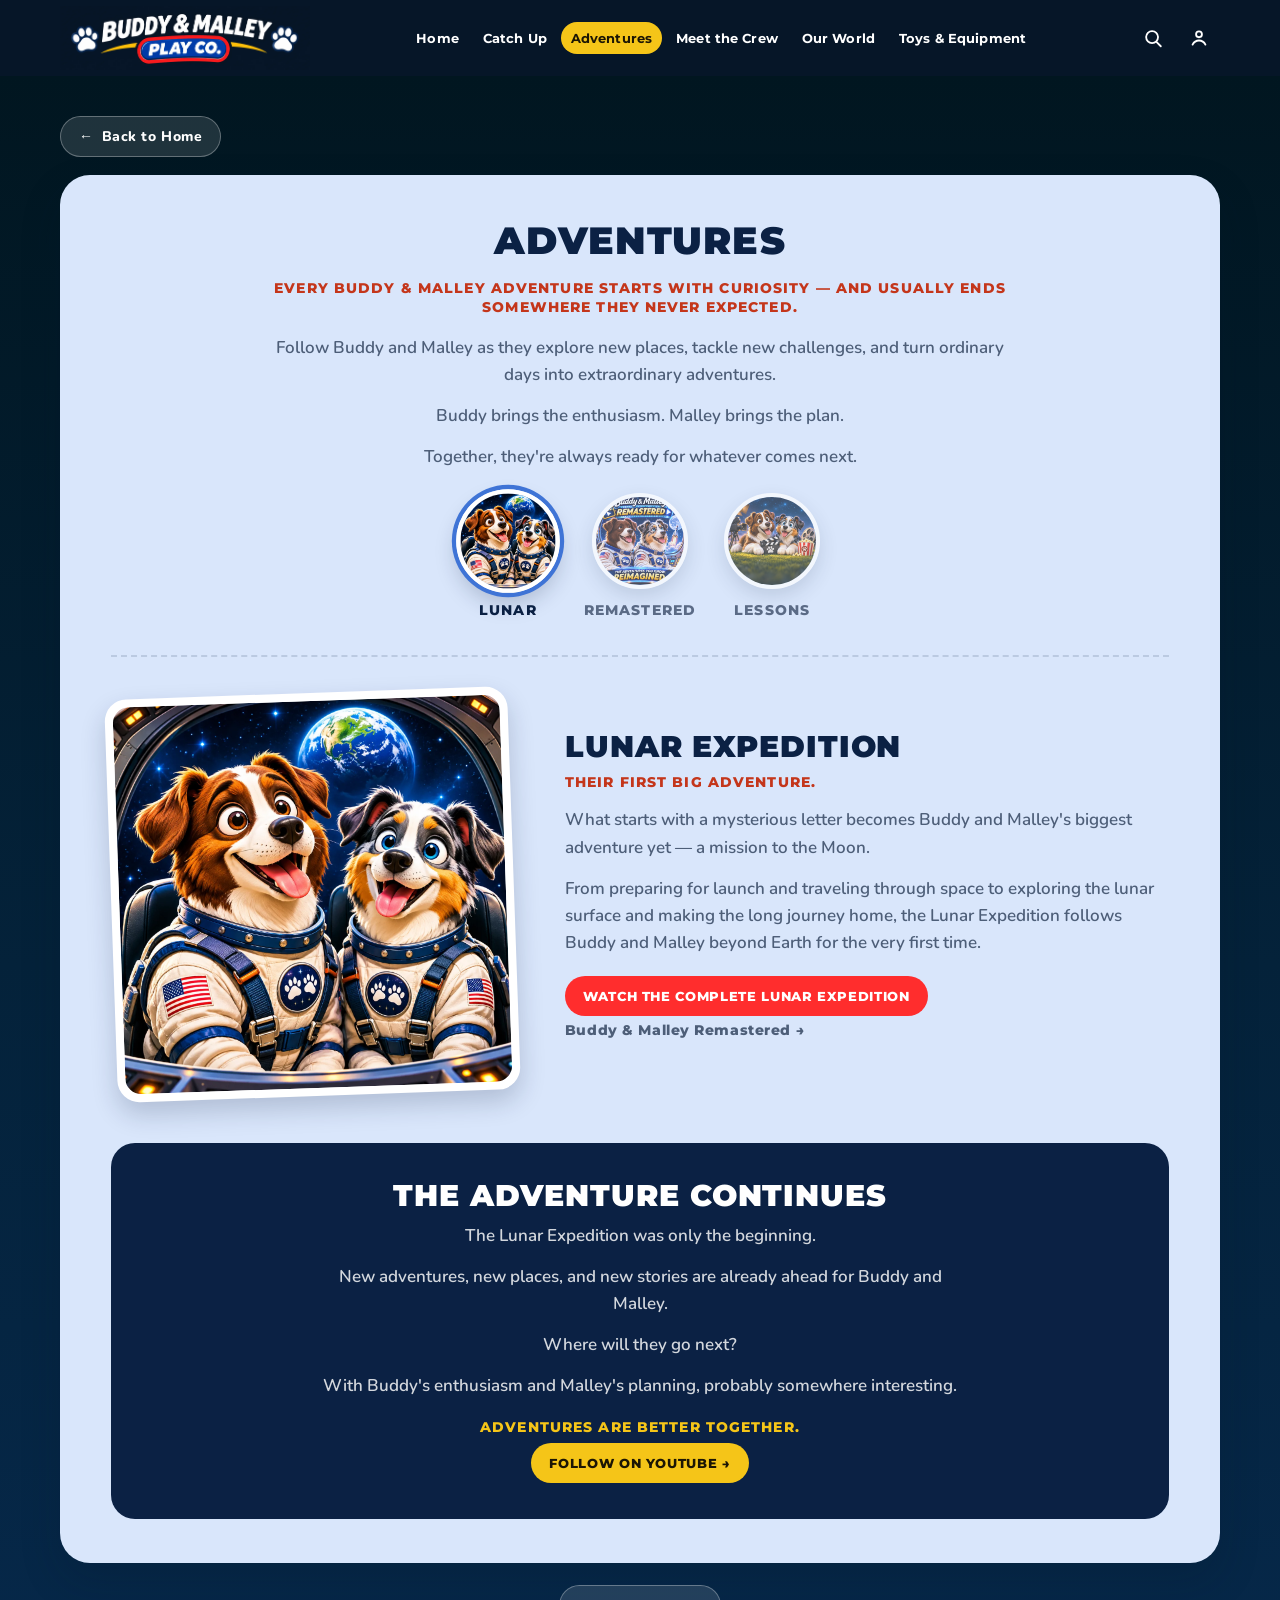
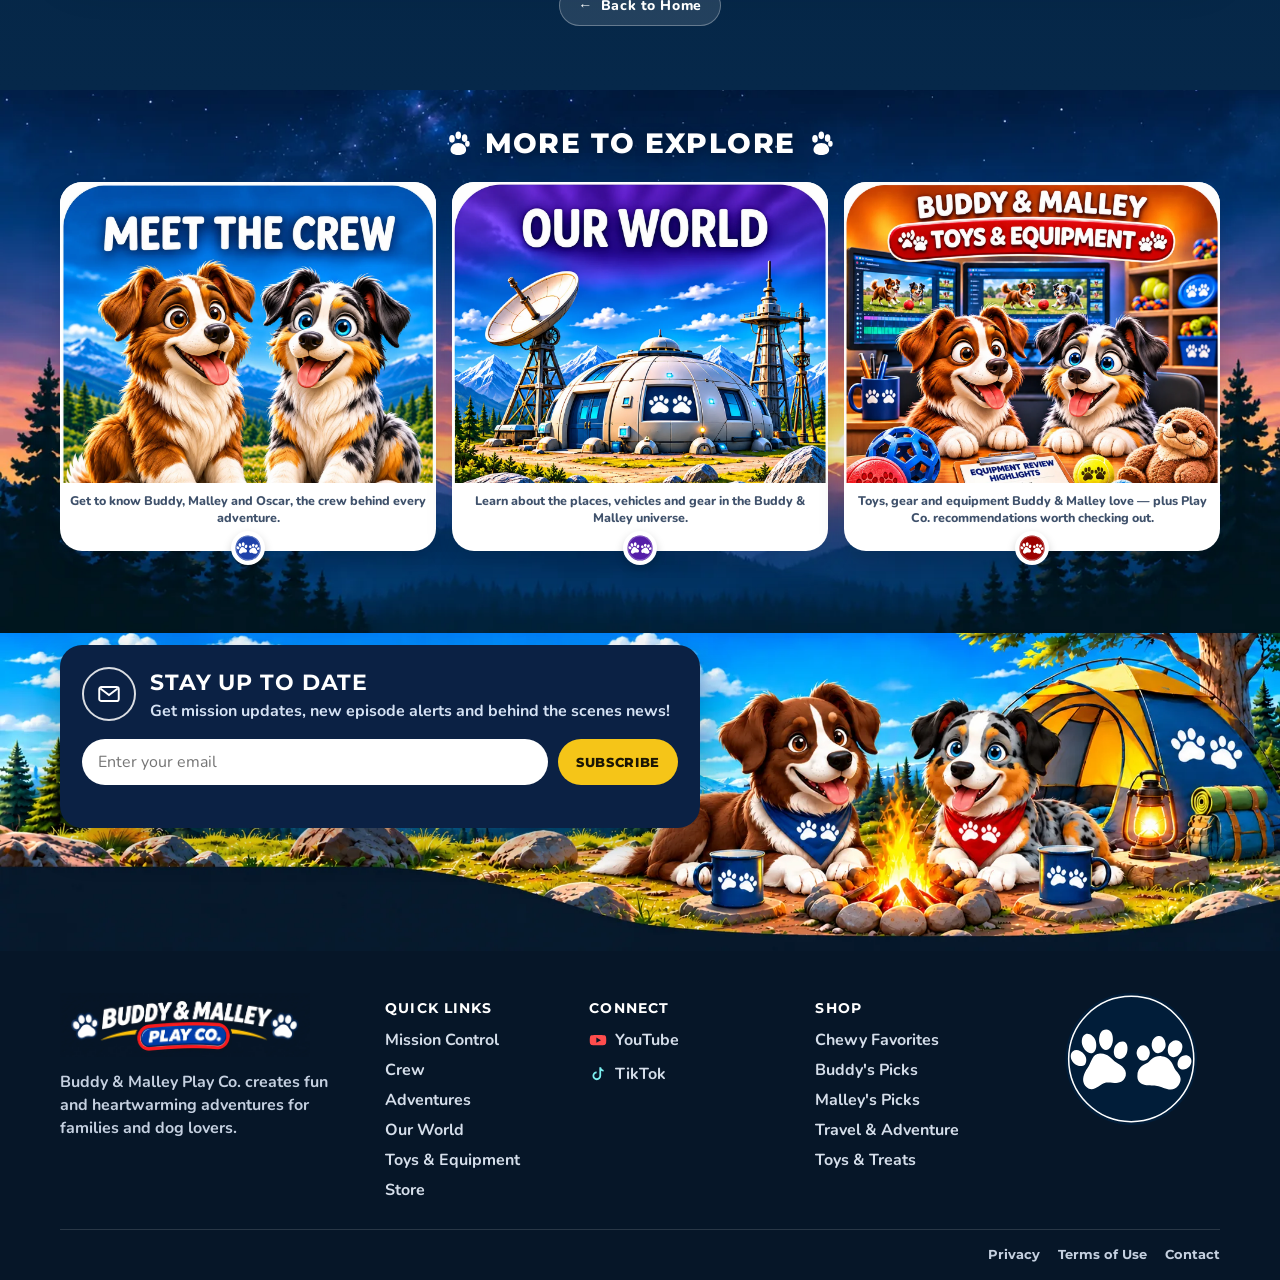
==== adventures.html @ 1b67a6de "Hide Behind the Scenes from the public site until it is ready Co-authored-by: Cursor <cursoragent@cu" ====
<!DOCTYPE html>
<html lang="en">
<head>
  <meta charset="UTF-8">
  <meta name="viewport" content="width=device-width, initial-scale=1">
  <title>Adventures | Buddy &amp; Malley Play Co.</title>
  <meta name="description" content="Follow Buddy and Malley through the Lunar Expedition, Remastered stories, and Lessons &amp; Extras.">
  <meta name="robots" content="index, follow, max-image-preview:large">
  <meta name="theme-color" content="#061628">
  <link rel="sitemap" type="application/xml" title="Sitemap" href="https://buddymalleyplayco.com/sitemap.xml">
  <link rel="canonical" href="https://buddymalleyplayco.com/adventures.html">
  <link rel="icon" href="Images/Explore/Explore_Icon_Meet.svg">
  <link rel="preconnect" href="https://fonts.googleapis.com">
  <link rel="preconnect" href="https://fonts.gstatic.com" crossorigin>
  <link href="https://fonts.googleapis.com/css2?family=Montserrat:wght@600;700;800;900&family=Nunito:wght@400;600;700;800&display=swap" rel="stylesheet">
  <link rel="stylesheet" href="styles.css">

  <meta property="og:type" content="website">
  <meta property="og:site_name" content="Buddy &amp; Malley Play Co.">
  <meta property="og:title" content="Adventures | Buddy &amp; Malley Play Co.">
  <meta property="og:description" content="Follow Buddy and Malley through the Lunar Expedition, Remastered stories, and Lessons &amp; Extras.">
  <meta property="og:url" content="https://buddymalleyplayco.com/adventures.html">
  <meta property="og:image" content="https://buddymalleyplayco.com/Images/og-image.jpg">
  <meta property="og:image:width" content="1200">
  <meta property="og:image:height" content="630">
  <meta property="og:image:alt" content="Buddy and Malley, two Australian Shepherds, camping by a lake at sunset">
  <meta property="og:locale" content="en_US">
  <meta name="twitter:card" content="summary_large_image">
  <meta name="twitter:title" content="Adventures | Buddy &amp; Malley Play Co.">
  <meta name="twitter:description" content="Follow Buddy and Malley through the Lunar Expedition, Remastered stories, and Lessons &amp; Extras.">
  <meta name="twitter:image" content="https://buddymalleyplayco.com/Images/og-image.jpg">
  <meta name="twitter:image:alt" content="Buddy and Malley, two Australian Shepherds, camping by a lake at sunset">
  <script type="application/ld+json">
  {
    "@context": "https://schema.org",
    "@graph": [
      {
        "@type": "Organization",
        "@id": "https://buddymalleyplayco.com/#organization",
        "name": "Buddy & Malley Play Co.",
        "url": "https://buddymalleyplayco.com/",
        "logo": "https://buddymalleyplayco.com/Images/logo.webp",
        "description": "Buddy & Malley Play Co. creates fun and heartwarming adventures for families and dog lovers.",
        "sameAs": ["https://www.youtube.com/@BuddyMalleyPlayCo"]
      },
      {
        "@type": "WebSite",
        "@id": "https://buddymalleyplayco.com/#website",
        "url": "https://buddymalleyplayco.com/",
        "name": "Buddy & Malley Play Co.",
        "publisher": { "@id": "https://buddymalleyplayco.com/#organization" },
        "inLanguage": "en"
      },
      {
        "@type": "WebPage",
        "@id": "https://buddymalleyplayco.com/adventures.html#webpage",
        "url": "https://buddymalleyplayco.com/adventures.html",
        "name": "Adventures | Buddy & Malley Play Co.",
        "description": "Follow Buddy and Malley through the Lunar Expedition, Remastered stories, and Lessons & Extras.",
        "isPartOf": { "@id": "https://buddymalleyplayco.com/#website" },
        "about": { "@id": "https://buddymalleyplayco.com/#organization" },
        "inLanguage": "en"
      }
    ]
  }
  </script>
</head>
<body data-page="adventures">
  <a class="skip" href="#content">Skip to content</a>

  <header class="site-header">
    <div class="wrap nav-inner">
      <a class="brand" href="index.html">
        <img src="Images/logo.webp" alt="Buddy &amp; Malley Play Co." width="2092" height="752">
      </a>

      <ul class="nav-links" id="site-nav">
        <li><a href="index.html">Home</a></li>
        <li><a href="index.html#catch-up">Catch Up</a></li>
        <li><a href="adventures.html" aria-current="page">Adventures</a></li>
        <li><a href="meet-the-crew.html">Meet the Crew</a></li>
        <li><a href="our-world.html">Our World</a></li>
        <li hidden><a href="behind-the-scenes.html">Behind the Scenes</a></li>
        <li><a href="toys-and-equipment.html">Toys &amp; Equipment</a></li>
      </ul>

      <div class="nav-tools">
        <button class="icon-btn" type="button" id="open-search" aria-haspopup="dialog" aria-controls="search-dialog">
          <span class="visually-hidden">Search</span>
          <svg viewBox="0 0 24 24" width="22" height="22" aria-hidden="true">
            <circle cx="11" cy="11" r="6.5" fill="none" stroke="currentColor" stroke-width="2"/>
            <path d="M16 16.5 20.5 21" fill="none" stroke="currentColor" stroke-width="2" stroke-linecap="round"/>
          </svg>
        </button>
        <button class="icon-btn" type="button" id="open-account" aria-haspopup="dialog" aria-controls="account-dialog">
          <span class="visually-hidden">Account</span>
          <svg viewBox="0 0 24 24" width="22" height="22" aria-hidden="true">
            <circle cx="12" cy="8" r="3.2" fill="none" stroke="currentColor" stroke-width="2"/>
            <path d="M5 19.2c1.5-3 3.9-4.5 7-4.5s5.5 1.5 7 4.5" fill="none" stroke="currentColor" stroke-width="2" stroke-linecap="round"/>
          </svg>
        </button>
        <button class="icon-btn nav-toggle" type="button" aria-expanded="false" aria-controls="site-nav">
          <span class="visually-hidden">Menu</span>
          <svg viewBox="0 0 24 24" width="22" height="22" aria-hidden="true">
            <path d="M4 7h16M4 12h16M4 17h16" fill="none" stroke="currentColor" stroke-width="2" stroke-linecap="round"/>
          </svg>
        </button>
      </div>
    </div>
  </header>

  <main id="content">
    <section class="details page-details" id="details">
      <div class="wrap">
      <a class="back-link" href="index.html#explore-world"><span aria-hidden="true">&larr;</span> Back to Home</a>
      <article class="details-panel" id="details-adventures" data-active="lunar" aria-labelledby="details-title">
                <header class="details-intro">
                  <h1 id="details-title">Adventures</h1>
                  <p class="chapter-tag">Every Buddy &amp; Malley adventure starts with curiosity — and usually ends somewhere they never expected.</p>
                  <p>Follow Buddy and Malley as they explore new places, tackle new challenges, and turn ordinary days into extraordinary adventures.</p>
                  <p>Buddy brings the enthusiasm. Malley brings the plan.</p>
                  <p>Together, they're always ready for whatever comes next.</p>
                </header>

                <nav class="crew-tabs" role="tablist" aria-label="Choose an adventure">
                  <button class="crew-tab" type="button" role="tab" id="tab-lunar" data-adv-tab="lunar" aria-controls="adv-lunar" aria-selected="true">
                    <img src="Images/Section1/Moon_Mission.webp" alt="" width="64" height="64" aria-hidden="true">
                    <span>Lunar</span>
                  </button>
                  <button class="crew-tab" type="button" role="tab" id="tab-camp" data-adv-tab="camp" aria-controls="adv-camp" aria-selected="false" tabindex="-1" hidden>
                    <img loading="lazy" decoding="async" src="Images/Section1/Camping.webp" alt="" width="64" height="64" aria-hidden="true">
                    <span>Camping</span>
                  </button>
                  <button class="crew-tab" type="button" role="tab" id="tab-remaster" data-adv-tab="remaster" aria-controls="adv-remaster" aria-selected="false" tabindex="-1">
                    <img loading="lazy" decoding="async" src="Images/Section1/Remastered.webp" alt="" width="64" height="64" aria-hidden="true">
                    <span>Remastered</span>
                  </button>
                  <button class="crew-tab" type="button" role="tab" id="tab-lessons" data-adv-tab="lessons" aria-controls="adv-lessons" aria-selected="false" tabindex="-1">
                    <img loading="lazy" decoding="async" src="Images/Section1/Extras_Shorts.webp" alt="" width="64" height="64" aria-hidden="true">
                    <span>Lessons</span>
                  </button>
                </nav>

                <div class="chapter tone-blue is-active" id="adv-lunar" data-adv="lunar" role="tabpanel" aria-labelledby="tab-lunar">
                  <figure class="chapter-art">
                    <img src="Images/Section1/Moon_Mission.webp" width="1254" height="1254" alt="Buddy and Malley in spacesuits inside the spacecraft, with Earth outside the window.">
                  </figure>
                  <div class="chapter-body">
                    <h3>Lunar Expedition</h3>
                    <p class="chapter-tag">Their first big adventure.</p>
                    <p>What starts with a mysterious letter becomes Buddy and Malley's biggest adventure yet — a mission to the Moon.</p>
                    <p>From preparing for launch and traveling through space to exploring the lunar surface and making the long journey home, the Lunar Expedition follows Buddy and Malley beyond Earth for the very first time.</p>
                    <div>
                      <a class="btn yt" href="https://www.youtube.com/watch?v=jLgqcRXCZCQ&amp;list=PLEeQvXE-bIC8" target="_blank" rel="noopener noreferrer">Watch the complete Lunar Expedition</a>
                    </div>
                    <p class="crew-next"><button type="button" data-adv-next="remaster">Buddy &amp; Malley Remastered <span aria-hidden="true">→</span></button></p>
                  </div>
                </div>

                <div class="chapter camp flip tone-green" id="adv-camp" data-adv="camp" role="tabpanel" aria-labelledby="tab-camp" hidden>
                  <figure class="chapter-art">
                    <img loading="lazy" decoding="async" src="Images/Section1/Camping.webp" width="1254" height="1254" alt="Buddy and Malley in backpacks by a campfire. Buddy and Malley Camping Adventure.">
                  </figure>
                  <div class="chapter-body">
                    <h3>Camping Adventure</h3>
                    <p class="chapter-tag">The next adventure begins.</p>
                    <p>Buddy and Malley are heading into the great outdoors.</p>
                    <p>A quiet camping trip sounds simple enough — but with these two, even a weekend in the woods can become an adventure.</p>
                    <p>New places. New discoveries. And probably a few things that weren't part of Malley's plan.</p>
                    <div>
                      <a class="btn yt" href="https://www.youtube.com/@BuddyMalleyPlayCo" target="_blank" rel="noopener noreferrer">Follow the Camping Adventure</a>
                    </div>
                    <p class="crew-next"><button type="button" data-adv-next="remaster">Buddy &amp; Malley Remastered <span aria-hidden="true">→</span></button></p>
                  </div>
                </div>

                <div class="chapter tone-purple" id="adv-remaster" data-adv="remaster" role="tabpanel" aria-labelledby="tab-remaster">
                  <figure class="chapter-art">
                    <img loading="lazy" decoding="async" src="Images/Section1/Remastered.webp" width="1254" height="1254" alt="Buddy and Malley in spacesuits. Buddy and Malley Remastered: the adventures you know, reimagined.">
                  </figure>
                  <div class="chapter-body">
                    <h3>Buddy &amp; Malley Remastered</h3>
                    <p class="chapter-tag">The adventures you know. Reimagined.</p>
                    <p>Return to Buddy and Malley's original adventures — rebuilt with updated character designs, improved animation, enhanced sound, tighter editing, and refined storytelling.</p>
                    <p>The original stories aren't disappearing.</p>
                    <p>Remastered gives us the chance to revisit those adventures and bring them closer to the Buddy &amp; Malley world we always imagined.</p>
                    <div>
                      <a class="btn yt" href="https://www.youtube.com/playlist?list=PLMj7z8zenfUA" target="_blank" rel="noopener noreferrer">Watch Buddy &amp; Malley Remastered</a>
                    </div>
                    <p class="crew-next"><button type="button" data-adv-next="lessons">Lessons &amp; Extras <span aria-hidden="true">→</span></button></p>
                  </div>
                </div>

                <div class="chapter flip tone-orange" id="adv-lessons" data-adv="lessons" role="tabpanel" aria-labelledby="tab-lessons">
                  <figure class="chapter-art">
                    <img loading="lazy" decoding="async" src="Images/Section1/Extras_Shorts.webp" width="1254" height="1254" alt="Buddy and Malley on the grass with a clapperboard, popcorn, and a movie camera under the stars.">
                  </figure>
                  <div class="chapter-body">
                    <h3>Lessons &amp; Extras</h3>
                    <p class="chapter-tag">There's more to their world than the big adventures.</p>
                    <p>Not every Buddy &amp; Malley story needs a rocket or a Moon mission.</p>
                    <p>Lessons &amp; Extras is home to fun lessons, standalone stories, funny moments, special videos, and the occasional bit of Buddy &amp; Malley chaos that doesn't belong to a larger adventure.</p>
                    <div>
                      <a class="btn yt" href="https://www.youtube.com/watch?v=2ov-cvUPiAk&amp;list=PLDJLloAznSp8" target="_blank" rel="noopener noreferrer">Explore Lessons &amp; Extras</a>
                    </div>
                    <p class="crew-next"><button type="button" data-adv-next="lunar">Lunar Expedition <span aria-hidden="true">→</span></button></p>
                  </div>
                </div>

                <div class="chapter closing">
                  <div class="chapter-body">
                    <h3>The Adventure Continues</h3>
                    <p>The Lunar Expedition was only the beginning.</p>
                    <p>New adventures, new places, and new stories are already ahead for Buddy and Malley.</p>
                    <p>Where will they go next?</p>
                    <p>With Buddy's enthusiasm and Malley's planning, probably somewhere interesting.</p>
                    <p class="chapter-tag">Adventures are better together.</p>
                    <div>
                      <a class="btn gold" href="https://www.youtube.com/@BuddyMalleyPlayCo" target="_blank" rel="noopener noreferrer">Follow on YouTube →</a>
                    </div>
                  </div>
                </div>
              </article>
      <a class="back-link back-bottom" href="index.html#explore-world"><span aria-hidden="true">&larr;</span> Back to Home</a>
      </div>
    </section>

    <section class="missions more-explore" aria-labelledby="more-title">
      <div class="wrap">
        <h2 class="world-title" id="more-title">
          <svg viewBox="0 0 80 80" aria-hidden="true"><g fill="currentColor"><ellipse cx="20" cy="28" rx="8" ry="11"/><ellipse cx="38" cy="18" rx="8" ry="11"/><ellipse cx="56" cy="26" rx="8" ry="11"/><ellipse cx="64" cy="42" rx="6.5" ry="8.5"/><path d="M38 40c-14 0-24 10-22 22 1.6 8 10 12 22 12s20.4-4 22-12c2-12-8-22-22-22z"/></g></svg>
          More to Explore
          <svg viewBox="0 0 80 80" aria-hidden="true"><g fill="currentColor"><ellipse cx="20" cy="28" rx="8" ry="11"/><ellipse cx="38" cy="18" rx="8" ry="11"/><ellipse cx="56" cy="26" rx="8" ry="11"/><ellipse cx="64" cy="42" rx="6.5" ry="8.5"/><path d="M38 40c-14 0-24 10-22 22 1.6 8 10 12 22 12s20.4-4 22-12c2-12-8-22-22-22z"/></g></svg>
        </h2>
        <div class="more-grid">
          <a class="world-card" href="meet-the-crew.html">
            <img class="art" loading="lazy" decoding="async" src="Images/Explore/Explore_Meet.webp" width="1254" height="1254" alt="Buddy and Malley smiling in front of snowy mountains. Meet the Crew.">
            <p>Get to know Buddy, Malley and Oscar, the crew behind every adventure.</p>
            <img class="badge" loading="lazy" decoding="async" src="Images/Explore/Explore_Icon_Meet.svg" alt="">
          </a>
          <a class="world-card" href="our-world.html">
            <img class="art" loading="lazy" decoding="async" src="Images/Explore/Explore_Our_World.webp" width="1254" height="1254" alt="A mountain base station with a satellite dish and radio towers. Our World.">
            <p>Learn about the places, vehicles and gear in the Buddy &amp; Malley universe.</p>
            <img class="badge" loading="lazy" decoding="async" src="Images/Explore/Explore_Icon_World.svg" alt="">
          </a>
          <a class="world-card" href="behind-the-scenes.html" hidden>
            <img class="art" loading="lazy" decoding="async" src="Images/Explore/Explore_Scenes.webp" width="1254" height="1254" alt="Buddy and Malley at a video editing desk. Behind the Scenes.">
            <p>See how the adventures come to life, tips, tricks and lessons we learn.</p>
            <img class="badge" loading="lazy" decoding="async" src="Images/Explore/Explore_Icon_Scenes.svg" alt="">
          </a>
          <a class="world-card" href="toys-and-equipment.html">
            <img class="art" loading="lazy" decoding="async" src="Images/Explore/Explore_Toys.webp" width="1254" height="1254" alt="Buddy and Malley at a desk with toys and gear on the shelves behind them. Toys and Equipment.">
            <p>Toys, gear and equipment Buddy &amp; Malley love — plus Play Co. recommendations worth checking out.</p>
            <img class="badge" loading="lazy" decoding="async" src="Images/Explore/Explore_Icon_Toys.svg" alt="">
          </a>
        </div>
      </div>
    </section>

    <section class="signup" id="signup" aria-labelledby="signup-title">
      <div class="signup-photo" aria-hidden="true">
        <img loading="lazy" decoding="async" src="Images/Backgrounds/Explore.webp" width="2172" height="724" alt="">
      </div>
      <div class="wrap signup-layout">
        <form class="signup-card" id="signup-form" novalidate>
          <div class="signup-head">
            <span class="mail-badge" aria-hidden="true">
              <svg viewBox="0 0 24 24" width="26" height="26">
                <rect x="3" y="5.5" width="18" height="13" rx="2" fill="none" stroke="currentColor" stroke-width="1.8"/>
                <path d="m4 7 8 6 8-6" fill="none" stroke="currentColor" stroke-width="1.8"/>
              </svg>
            </span>
            <div>
              <h2 id="signup-title">Stay Up to Date</h2>
              <p>Get mission updates, new episode alerts and behind the scenes news!</p>
            </div>
          </div>
          <div class="signup-row">
            <label class="visually-hidden" for="email">Email</label>
            <input id="email" name="email" type="email" inputmode="email" autocomplete="email" placeholder="Enter your email" required>
            <button class="btn gold" type="submit">Subscribe</button>
          </div>
          <p class="form-status" id="form-status" role="status"></p>
        </form>
      </div>
    </section>
  </main>

  <footer class="site-footer">
    <div class="wrap footer-grid">
      <div>
        <a class="brand" href="index.html">
          <img loading="lazy" decoding="async" src="Images/logo.webp" alt="Buddy &amp; Malley Play Co." width="2092" height="752">
        </a>
        <p class="footer-blurb">Buddy &amp; Malley Play Co. creates fun and heartwarming adventures for families and dog lovers.</p>
      </div>
      <div>
        <h2>Quick Links</h2>
        <ul>
          <li><a href="index.html">Mission Control</a></li>
          <li><a href="meet-the-crew.html">Crew</a></li>
          <li><a href="adventures.html">Adventures</a></li>
          <li><a href="our-world.html">Our World</a></li>
          <li hidden><a href="behind-the-scenes.html">Behind the Scenes</a></li>
          <li><a href="toys-and-equipment.html">Toys &amp; Equipment</a></li>
          <li><a href="toys-and-equipment.html">Store</a></li>
        </ul>
      </div>
      <div>
        <h2>Connect</h2>
        <ul class="connect-list">
          <li><button type="button" data-social="YouTube"><svg viewBox="0 0 24 24" aria-hidden="true"><path fill="#ff4d4d" d="M23 12.2s0-3.2-.4-4.6c-.2-.9-.9-1.6-1.8-1.8C19.2 5.4 12 5.4 12 5.4s-7.2 0-8.8.4c-.9.2-1.6.9-1.8 1.8C1 9 1 12.2 1 12.2s0 3.2.4 4.6c.2.9.9 1.6 1.8 1.8 1.6.4 8.8.4 8.8.4s7.2 0 8.8-.4c.9-.2 1.6-.9 1.8-1.8.4-1.4.4-4.6.4-4.6zM9.8 15.6V8.8l6.2 3.4-6.2 3.4z"/></svg>YouTube</button></li>
          <li><button type="button" data-social="TikTok"><svg viewBox="0 0 24 24" aria-hidden="true"><path fill="#7cf0f0" d="M14 3h2.2c.3 1.8 1.4 3.2 3.3 3.6v2.2c-1.2 0-2.3-.4-3.3-1v6.6c0 3.3-2.5 5.8-5.8 5.8S4.6 17.7 4.6 14.4c0-3.2 2.4-5.7 5.6-5.8v2.4c-1.8.1-3.2 1.6-3.2 3.4 0 1.9 1.5 3.4 3.4 3.4s3.4-1.5 3.4-3.4V3z"/></svg>TikTok</button></li>
          <li hidden><button type="button" data-social="Instagram"><svg viewBox="0 0 24 24" aria-hidden="true"><rect x="3" y="3" width="18" height="18" rx="5" fill="none" stroke="#f7a1c4" stroke-width="2"/><circle cx="12" cy="12" r="4" fill="none" stroke="#f7a1c4" stroke-width="2"/><circle cx="17.2" cy="6.8" r="1" fill="#f7a1c4"/></svg>Instagram</button></li>
          <li hidden><button type="button" data-social="Facebook"><svg viewBox="0 0 24 24" aria-hidden="true"><path fill="#7eb6ff" d="M14 9h3V6h-3c-2.2 0-4 1.8-4 4v2H8v3h2v7h3v-7h2.6l.4-3H13v-2c0-.6.4-1 1-1z"/></svg>Facebook</button></li>
          <li hidden><button type="button" data-social="X"><svg viewBox="0 0 24 24" aria-hidden="true"><path fill="#fff" d="M4 4h4.2l3.5 4.8L15.6 4H20l-6.2 7.3L20.4 20h-4.2l-3.8-5.2L8.2 20H4l6.6-7.7z"/></svg>X</button></li>
        </ul>
      </div>
      <div>
        <h2>Shop</h2>
        <ul>
          <li><a href="toys-and-equipment.html">Chewy Favorites</a></li>
          <li><a href="toys-and-equipment.html">Buddy's Picks</a></li>
          <li><a href="toys-and-equipment.html">Malley's Picks</a></li>
          <li><a href="toys-and-equipment.html">Travel &amp; Adventure</a></li>
          <li><a href="toys-and-equipment.html">Toys &amp; Treats</a></li>
        </ul>
      </div>
      <img loading="lazy" decoding="async" class="footer-mark" src="Images/Explore/Footer_Icon.svg" alt="" width="1170" height="866">
    </div>
    <div class="wrap legal">
      <button type="button" data-dialog="privacy-dialog">Privacy</button>
      <button type="button" data-dialog="terms-dialog">Terms of Use</button>
      <button type="button" data-dialog="contact-dialog">Contact</button>
    </div>
  </footer>

  <dialog id="search-dialog" aria-labelledby="search-title">
    <form class="dialog-card" id="search-form" role="search">
      <div class="dialog-head">
        <h2 id="search-title">Search</h2>
        <button class="dialog-x" type="button" data-close>Close</button>
      </div>
      <label class="visually-hidden" for="search-input">Search the site</label>
      <input id="search-input" type="search" placeholder="Try crew, store, episode, parents..." autocomplete="off">
      <ul id="search-results"></ul>
    </form>
  </dialog>

  <dialog id="account-dialog" aria-labelledby="account-title">
    <div class="dialog-card">
      <div class="dialog-head">
        <h2 id="account-title">Crew accounts</h2>
        <button class="dialog-x" type="button" data-close>Close</button>
      </div>
      <p>Passes for the crew aren't open yet. Check back when the next adventure launches.</p>
    </div>
  </dialog>

  <dialog id="privacy-dialog" aria-labelledby="privacy-title">
    <div class="dialog-card">
      <div class="dialog-head">
        <h2 id="privacy-title">Privacy</h2>
        <button class="dialog-x" type="button" data-close>Close</button>
      </div>
      <p>Buddy &amp; Malley Play Co. respects your privacy.</p>
      <p>We may collect information you voluntarily provide, such as your email address if you sign up for updates or contact us. We use this information only to provide the services or communications you requested.</p>
      <p>Our website may also collect basic technical information, such as browser type, device information, and website usage data, to help us understand how visitors use the site and improve their experience.</p>
      <p>We do not sell your personal information.</p>
      <p>Our website may contain links to third-party websites and services, including social media platforms, video platforms, and retailers. Those websites have their own privacy practices, and Buddy &amp; Malley Play Co. is not responsible for how third-party sites collect or use information.</p>
      <p>Some links on this website may be affiliate links. If you make a purchase through an affiliate link, Buddy &amp; Malley Play Co. may receive a commission at no additional cost to you.</p>
      <p>Because Buddy &amp; Malley Play Co. creates family-friendly content, we take children's privacy seriously. We do not knowingly collect personal information directly from children under 13 without appropriate parental consent.</p>
      <p>This privacy notice may be updated as the website grows and new features are introduced.</p>
      <p>Last updated: October 31, 2026</p>
    </div>
  </dialog>

  <dialog id="terms-dialog" aria-labelledby="terms-title">
    <div class="dialog-card">
      <div class="dialog-head">
        <h2 id="terms-title">Terms of Use</h2>
        <button class="dialog-x" type="button" data-close>Close</button>
      </div>
      <p>Welcome to Buddy &amp; Malley Play Co. By using this website, you agree to the following terms.</p>
      <h3>Content</h3>
      <p>The stories, characters, artwork, videos, graphics, logos, written content, and other original materials presented by Buddy &amp; Malley Play Co. are provided for personal, non-commercial enjoyment unless otherwise stated.</p>
      <p>You may share links to our website, videos, and social media content. However, you may not copy, reproduce, republish, sell, or distribute our original content as your own without permission.</p>
      <p>Buddy, Malley, Oscar, and the Buddy &amp; Malley Play Co. brand and related creative materials may not be used to imply sponsorship, endorsement, or affiliation without permission.</p>
      <h3>Family-Friendly Entertainment</h3>
      <p>Buddy &amp; Malley Play Co. provides family-friendly entertainment inspired by the adventures and personalities of the real Buddy and Malley.</p>
      <p>Some stories, scenes, characters, and situations are fictional or creatively produced for entertainment purposes.</p>
      <h3>Third-Party Links</h3>
      <p>This website may contain links to third-party websites, retailers, social media platforms, video platforms, and other services.</p>
      <p>Buddy &amp; Malley Play Co. does not control these third-party services and is not responsible for their content, availability, products, services, or privacy practices.</p>
      <h3>Affiliate Links</h3>
      <p>Some links on this website may be affiliate links. If you purchase something through one of these links, Buddy &amp; Malley Play Co. may earn a commission at no additional cost to you.</p>
      <p>Affiliate relationships do not change our commitment to clearly distinguish products Buddy and Malley have actually used or tested from products that are simply recommended.</p>
      <h3>Products and Recommendations</h3>
      <p>Information about toys, equipment, and other products is provided for general informational purposes based on our experiences, research, or opinions.</p>
      <p>Every dog is different. Always choose products appropriate for your dog's size, behavior, and chewing habits, supervise play when appropriate, and follow the manufacturer's safety instructions.</p>
      <h3>Website Availability</h3>
      <p>We work to keep the website accurate and available, but we cannot guarantee that every feature, link, or page will always be available or error-free.</p>
      <p>Content and features may be added, updated, changed, or removed as Buddy &amp; Malley Play Co. grows.</p>
      <h3>Changes to These Terms</h3>
      <p>These Terms of Use may be updated from time to time as the website and Buddy &amp; Malley Play Co. evolve.</p>
      <p>Continued use of the website after changes are posted constitutes acceptance of the updated terms.</p>
      <p>Last updated: October 31, 2026</p>
    </div>
  </dialog>

  <dialog id="contact-dialog" aria-labelledby="contact-title">
    <div class="dialog-card">
      <div class="dialog-head">
        <h2 id="contact-title">Contact</h2>
        <button class="dialog-x" type="button" data-close>Close</button>
      </div>
      <p>The mailbox is still being set up. Leave your email in Stay Up to Date and the crew will know you stopped by.</p>
    </div>
  </dialog>

  <div class="toast" id="toast" role="status" hidden></div>

  <script src="site.js" defer></script>
</body>
</html>
---- styles.css ----
:root {
  --navy: #061628;
  --navy-2: #0b2144;
  --ink: #14284a;
  --muted: #4d5e78;
  --gold: #f5c518;
  --gold-deep: #e2ae04;
  --red: #e31b23;
  --yt: #ff2d2d;
  --line: rgba(255, 255, 255, 0.14);
  --shadow: 0 18px 40px rgba(7, 21, 37, 0.18);
  --wrap: 1160px;
  --header: 76px;
}

* { box-sizing: border-box; }
html { scroll-behavior: smooth; }
body {
  margin: 0;
  color: var(--ink);
  font-family: Nunito, "Segoe UI", sans-serif;
  background: #082038;
  overflow-x: hidden;
}
img { max-width: 100%; }
button, input { font: inherit; }
a { color: inherit; }
h1, h2, h3, .nav-links a, .btn, .shot-label, .legal button {
  font-family: Montserrat, Nunito, sans-serif;
}

.skip {
  position: absolute;
  left: 16px;
  top: -48px;
  background: #fff;
  color: var(--ink);
  padding: 8px 12px;
  border-radius: 8px;
  z-index: 80;
}
.skip:focus { top: 12px; }

.visually-hidden {
  position: absolute;
  width: 1px;
  height: 1px;
  padding: 0;
  margin: -1px;
  overflow: hidden;
  clip: rect(0, 0, 0, 0);
  white-space: nowrap;
  border: 0;
}

:focus-visible {
  outline: 3px solid var(--gold);
  outline-offset: 3px;
}

.wrap {
  width: min(var(--wrap), calc(100% - 40px));
  margin-inline: auto;
}

.site-header {
  position: sticky;
  top: 0;
  z-index: 30;
  background: var(--navy);
  color: #fff;
  height: var(--header);
}
.nav-inner {
  height: 100%;
  display: grid;
  grid-template-columns: auto 1fr auto;
  align-items: center;
  gap: 16px;
}
.brand { grid-column: 1; grid-row: 1; }
.nav-links { grid-column: 2; grid-row: 1; justify-self: center; }
.nav-tools { grid-column: 3; grid-row: 1; }
.brand {
  display: flex;
  align-items: center;
  height: 64px;
  overflow: hidden;
  color: #fff;
  text-decoration: none;
  justify-self: start;
}
.brand img {
  display: block;
  flex: none;
  height: 90px;
  width: auto;
  max-width: none;
  margin: -19px 0;
}

.nav-links {
  display: flex;
  align-items: center;
  gap: 4px;
  list-style: none;
  margin: 0;
  padding: 0;
}
.nav-links a {
  color: #fff;
  text-decoration: none;
  font-weight: 700;
  font-size: 13px;
  letter-spacing: 0.01em;
  padding: 8px 10px;
  border-radius: 999px;
}
.nav-links a:hover { color: var(--gold); }
.nav-links a[aria-current="page"] {
  background: var(--gold);
  color: #1c1604;
}
.nav-links a[aria-current="page"]:hover { color: #1c1604; }

.nav-tools {
  justify-self: end;
  display: flex;
  align-items: center;
  gap: 4px;
}
.icon-btn {
  width: 42px;
  height: 42px;
  border: 0;
  border-radius: 50%;
  background: transparent;
  color: #fff;
  display: grid;
  place-items: center;
  cursor: pointer;
}
.icon-btn:hover { background: rgba(255, 255, 255, 0.08); color: var(--gold); }
.nav-toggle { display: none; }

.hero img {
  display: block;
  width: 100%;
  height: auto;
}

.missions {
  background: #12315f url("Images/Backgrounds/Section1.webp") center bottom / cover no-repeat;
  padding: 42px 0 64px;
}
.panel {
  display: grid;
  grid-template-columns: 1.28fr 0.82fr;
  gap: 28px;
  background: #fffefb;
  border-radius: 30px;
  padding: 26px 28px 30px;
  box-shadow: var(--shadow);
}
.block-title {
  display: flex;
  align-items: center;
  gap: 10px;
  margin-bottom: 8px;
}
.block-title img {
  width: 38px;
  height: 38px;
  border-radius: 50%;
}
.block-title h2 {
  margin: 0;
  font-size: 26px;
  font-weight: 800;
  letter-spacing: 0.03em;
  text-transform: uppercase;
  color: var(--navy-2);
}
.lede {
  margin: 0 0 8px;
  color: var(--muted);
  font-size: 16px;
  font-weight: 700;
  line-height: 1.45;
  max-width: 46ch;
}

.fan {
  display: flex;
  justify-content: center;
  align-items: center;
  gap: 22px;
  padding: 20px 4px 10px;
}
.shot {
  width: 30%;
  display: flex;
  flex-direction: column;
  text-decoration: none;
  color: var(--navy-2);
  transform-origin: center bottom;
  transition: transform 0.25s ease;
}
.shot:nth-child(1) { transform: rotate(-4deg); }
.shot:nth-child(2) { transform: translateY(-10px); z-index: 1; }
.shot:nth-child(3) { transform: rotate(4deg); }
.shot:hover, .shot:focus-visible {
  transform: translateY(-14px) rotate(0deg) scale(1.04);
  z-index: 2;
}
.shot-frame {
  position: relative;
  background: #fff;
  padding: 6px 6px 12px;
  border-radius: 18px;
  box-shadow: 0 12px 24px rgba(16, 32, 64, 0.22);
  overflow: hidden;
}
.shot-frame img {
  display: block;
  width: 100%;
  height: auto;
  border-radius: 13px;
}
.shot-label {
  position: static;
  display: flex;
  align-items: center;
  justify-content: center;
  gap: 6px;
  margin-top: 8px;
  color: var(--navy-2);
  font-size: 13px;
  font-weight: 800;
  letter-spacing: 0.01em;
  line-height: 1.2;
  text-align: center;
}
.shot-label svg { width: 16px; height: 16px; flex: none; }

.actions { display: flex; justify-content: center; margin-top: 8px; }
.btn {
  display: inline-flex;
  align-items: center;
  justify-content: center;
  gap: 8px;
  border: 0;
  cursor: pointer;
  text-decoration: none;
  border-radius: 999px;
  padding: 12px 18px;
  font-size: 13px;
  font-weight: 800;
  letter-spacing: 0.05em;
  text-transform: uppercase;
  transition: transform 0.15s ease, background 0.15s ease;
}
.btn:hover { transform: translateY(-1px); }
.btn.gold { background: var(--gold); color: #1c1604; }
.btn.gold:hover { background: var(--gold-deep); }
.btn.yt { background: var(--yt); color: #fff; margin-top: 14px; }
.btn.yt:hover { background: #d91818; }
.btn svg { width: 16px; height: 16px; }
.btn:disabled { cursor: default; opacity: 0.75; }
.btn:disabled:hover { transform: none; background: var(--yt); }

.latest h3 {
  margin: 12px 0 0;
  font-size: 26px;
  font-weight: 800;
  color: var(--navy-2);
}
.ep-kicker {
  margin: 14px 0 0;
  color: #6d7d96;
  font-weight: 800;
  letter-spacing: 0.12em;
  font-size: 12px;
}
.episode-thumb {
  display: block;
  margin-top: 12px;
  border-radius: 18px;
  overflow: hidden;
  box-shadow: 0 10px 24px rgba(16, 32, 64, 0.16);
}
.episode-thumb img { display: block; width: 100%; height: auto; }

.world-title {
  margin: 46px 0 22px;
  display: flex;
  align-items: center;
  justify-content: center;
  gap: 12px;
  text-align: center;
  color: #fff;
  font-size: clamp(18px, 2.2vw, 28px);
  font-weight: 800;
  letter-spacing: 0.05em;
  text-transform: uppercase;
  text-shadow: 0 2px 12px rgba(0, 0, 0, 0.35);
}
.world-title svg { width: 28px; height: 28px; flex: none; }

.world-grid {
  display: grid;
  grid-template-columns: minmax(0, 1.15fr) minmax(0, 1fr);
  gap: 28px 16px;
  align-items: stretch;
  padding-bottom: 18px;
}
.world-side {
  display: grid;
  grid-template-columns: 1fr 1fr;
  grid-template-rows: auto auto;
  gap: 22px 14px;
  align-content: stretch;
}
.world-card[hidden] {
  display: none !important;
}
.world-card {
  position: relative;
  display: flex;
  flex-direction: column;
  min-width: 0;
  background: #fff;
  border-radius: 22px;
  text-decoration: none;
  color: inherit;
  box-shadow: 0 12px 26px rgba(5, 16, 36, 0.2);
  transition: transform 0.2s ease, box-shadow 0.2s ease;
}
.world-card:hover {
  transform: translateY(-6px);
  box-shadow: 0 18px 32px rgba(5, 16, 36, 0.28);
}
.world-card .art {
  display: block;
  width: 100%;
  height: auto;
  border-radius: 22px 22px 0 0;
}
.world-card p {
  margin: 0;
  padding: 12px 10px 26px;
  text-align: center;
  font-size: 13px;
  line-height: 1.35;
  font-weight: 800;
  color: #3f516b;
  min-height: 5.4em;
}
.world-card .badge {
  position: absolute;
  left: 50%;
  bottom: -16px;
  width: 42px;
  height: 42px;
  transform: translateX(-50%);
  border-radius: 50%;
  background: #fff;
  box-shadow: 0 4px 10px rgba(0, 0, 0, 0.18);
}
.world-card.feature {
  height: 100%;
}
.world-card.feature .art {
  flex: 1 1 auto;
  width: 100%;
  height: 100%;
  min-height: 280px;
  object-fit: cover;
  object-position: center top;
}
.world-side .art,
.more-grid .art {
  aspect-ratio: 5 / 4;
  height: auto;
  object-fit: cover;
  object-position: center top;
}
.world-side p,
.more-grid p {
  font-size: 12.5px;
  min-height: 0;
  padding: 10px 8px 24px;
}
.world-side .badge,
.more-grid .badge {
  width: 34px;
  height: 34px;
  bottom: -14px;
}

.details {
  background: linear-gradient(#011620, #04223a 55%, #06284a);
  padding: 12px 0 72px;
}
.details[hidden], .details-panel[hidden] { display: none !important; }
.details-panel {
  background: #fffefb;
  color: var(--ink);
  border-radius: 30px;
  padding: 44px clamp(22px, 4vw, 56px) 20px;
  box-shadow: var(--shadow);
}
.details-intro {
  max-width: 760px;
  margin: 0 auto 12px;
  text-align: center;
}
.details-intro h1 {
  margin: 0 0 16px;
  font-size: clamp(24px, 3.4vw, 38px);
  font-weight: 900;
  letter-spacing: 0.03em;
  line-height: 1.15;
  text-transform: uppercase;
  color: var(--navy-2);
}
.details-intro p, .chapter-body p {
  margin: 0 0 14px;
  color: var(--muted);
  font-size: 17px;
  font-weight: 600;
  line-height: 1.6;
}
.chapter {
  display: grid;
  grid-template-columns: minmax(0, 0.8fr) minmax(0, 1.2fr);
  gap: clamp(22px, 4vw, 52px);
  align-items: center;
  padding: 36px 0;
  border-top: 2px dashed rgba(11, 33, 68, 0.14);
}
.chapter:first-of-type { margin-top: 28px; }
.chapter.flip { grid-template-columns: minmax(0, 1.2fr) minmax(0, 0.8fr); }
.chapter.flip .chapter-art { order: 2; }
.chapter-art {
  margin: 0;
  background: #fff;
  padding: 8px 8px 8px;
  border-radius: 22px;
  box-shadow: 0 12px 26px rgba(16, 32, 64, 0.2);
  transform: rotate(-2deg);
}
.chapter.flip .chapter-art { transform: rotate(2deg); }
.chapter-art img {
  display: block;
  width: 100%;
  height: auto;
  aspect-ratio: 1 / 1;
  object-fit: cover;
  border-radius: 16px;
}
.chapter.camp { grid-template-columns: minmax(0, 1.05fr) minmax(0, 0.95fr); }
.chapter-art .crop {
  position: relative;
  aspect-ratio: 16 / 9;
  overflow: hidden;
  border-radius: 16px;
  background: #1277b8;
}
.chapter-art .crop img {
  position: absolute;
  width: 253.3%;
  max-width: none;
  height: auto;
  aspect-ratio: auto;
  left: -118.9%;
  top: -42.1%;
  border-radius: 0;
}
.chapter-kicker {
  margin: 0 0 6px !important;
  color: #2e6b12 !important;
  font-family: Montserrat, Nunito, sans-serif;
  font-size: 13px !important;
  font-weight: 800 !important;
  letter-spacing: 0.14em;
  text-transform: uppercase;
}
.chapter-body h3 {
  margin: 0 0 8px;
  font-size: clamp(22px, 2.6vw, 30px);
  font-weight: 900;
  letter-spacing: 0.03em;
  line-height: 1.15;
  text-transform: uppercase;
  color: var(--navy-2);
}
.chapter-tag {
  margin: 0 0 14px !important;
  color: #c4361b !important;
  font-family: Montserrat, Nunito, sans-serif;
  font-size: 14px !important;
  font-weight: 800 !important;
  letter-spacing: 0.08em;
  line-height: 1.4 !important;
  text-transform: uppercase;
}
.chapter-body p.chapter-line {
  color: var(--navy-2);
  font-weight: 800;
}
.chapter-body .btn { margin-top: 6px; }
.chapter-status {
  display: inline-flex;
  align-items: center;
  gap: 8px;
  margin: 4px 0 14px !important;
  padding: 7px 14px;
  border-radius: 999px;
  background: #e8f4dc;
  color: #2e6b12 !important;
  font-family: Montserrat, Nunito, sans-serif;
  font-size: 12px !important;
  font-weight: 800 !important;
  letter-spacing: 0.08em;
  text-transform: uppercase;
}
.chapter-status::before {
  content: "";
  width: 9px;
  height: 9px;
  border-radius: 50%;
  background: #3f9a1a;
  box-shadow: 0 0 0 4px rgba(63, 154, 26, 0.22);
}
.chapter.closing {
  display: block;
  margin: 12px 0 24px;
  padding: 36px clamp(20px, 4vw, 48px);
  border: 0;
  border-radius: 24px;
  background: var(--navy-2);
  text-align: center;
}
.chapter.closing .chapter-body { max-width: 640px; margin: 0 auto; }
.chapter.closing h3 { color: #fff; }
.chapter.closing p { color: rgba(255, 255, 255, 0.82); }
.chapter.closing p.chapter-line { color: #fff; }
.chapter.closing .chapter-tag { color: var(--gold) !important; margin: 18px 0 0 !important; }

.chapter-art.portrait img { aspect-ratio: 4 / 5; object-position: 50% 22%; }
.crew-tabs {
  display: flex;
  justify-content: center;
  gap: 40px;
  margin: 8px 0 32px;
  padding: 8px 0 4px;
}
.crew-tab[hidden] {
  display: none !important;
}
.crew-tab {
  --c: #3f74d6;
  appearance: none;
  border: 0;
  background: transparent;
  padding: 0;
  min-width: 110px;
  display: flex;
  flex-direction: column;
  align-items: center;
  gap: 12px;
  cursor: pointer;
  color: #5b6b86;
  font-family: Montserrat, Nunito, sans-serif;
  font-size: 14px;
  font-weight: 800;
  letter-spacing: 0.08em;
  text-transform: uppercase;
}
.crew-tab[data-crew-tab="buddy"] { --c: #d9822b; }
.crew-tab[data-crew-tab="malley"] { --c: #3f74d6; }
.crew-tab[data-crew-tab="oscar"] { --c: #2b2f3a; }
.crew-tab img {
  width: 120px;
  height: 120px;
  border-radius: 50%;
  object-fit: cover;
  object-position: 50% 25%;
  border: 4px solid #fff;
  box-shadow: 0 8px 18px rgba(16, 32, 64, 0.18);
  opacity: 0.7;
  transition: transform 0.2s ease, opacity 0.2s ease, box-shadow 0.2s ease;
}
.crew-tab[data-crew-tab="oscar"] img { object-position: 50% 40%; }
.crew-tab[aria-selected="true"] { color: var(--navy-2); }
.crew-tab[aria-selected="true"] img {
  opacity: 1;
  transform: scale(1.08);
  box-shadow: 0 0 0 4px var(--c), 0 10px 20px rgba(16, 32, 64, 0.22);
}
.chapter[data-crew]:not(.is-active),
.chapter[data-adv]:not(.is-active),
.chapter[data-world]:not(.is-active) { display: none; }
.chapter-art.object {
  background: #eef3fa;
}
.chapter-art.object img {
  object-fit: contain;
  object-position: center;
  background: #f4f7fb;
}
#details-meet { transition: background 0.3s ease; }
#details-meet[data-active="buddy"] { background: #fbe7cf; }
#details-meet[data-active="malley"] { background: #d9e6fb; }
#details-meet[data-active="oscar"] { background: #e1e3ea; }
#details-adventures[data-active="lunar"] { background: #d9e6fb; }
#details-adventures[data-active="camp"] { background: #e5f3d9; }
#details-adventures[data-active="remaster"] { background: #ece4fb; }
#details-adventures[data-active="lessons"] { background: #fbe7cf; }
#details-adventures .crew-tabs { gap: 28px; flex-wrap: wrap; }
#details-adventures .crew-tab { min-width: 88px; }
#details-adventures .crew-tab img { width: 96px; height: 96px; }
#details-adventures .crew-tab[data-adv-tab="lunar"] { --c: #3f74d6; }
#details-adventures .crew-tab[data-adv-tab="camp"] { --c: #3f9a1a; }
#details-adventures .crew-tab[data-adv-tab="remaster"] { --c: #6a3fc0; }
#details-adventures .crew-tab[data-adv-tab="lessons"] { --c: #d9822b; }
#details-world { transition: background 0.3s ease; }
#details-world[data-group="lunar"] { background: #d9e6fb; }
#details-world[data-group="home"] { background: #fbe7cf; }
#details-world .world-groups { gap: 40px; }
#details-world .world-groups .crew-tab { min-width: 110px; }
#details-world .world-groups .crew-tab img { width: 120px; height: 120px; }
#details-world .world-group .crew-tabs { gap: 18px; flex-wrap: wrap; margin-bottom: 8px; }
#details-world .world-group .crew-tab { min-width: 72px; }
#details-world .world-group .crew-tab img { width: 80px; height: 80px; object-fit: cover; background: #f4f7fb; }
#details-world .crew-tab[data-world-group-tab="lunar"],
#details-world .crew-tab[data-world-tab="agency"],
#details-world .crew-tab[data-world-tab="rocket"],
#details-world .crew-tab[data-world-tab="lem"],
#details-world .crew-tab[data-world-tab="cradle"],
#details-world .crew-tab[data-world-tab="suit"],
#details-world .crew-tab[data-world-tab="helmet"],
#details-world .crew-tab[data-world-tab="ring"] { --c: #3f74d6; }
#details-world .crew-tab[data-world-group-tab="home"],
#details-world .crew-tab[data-world-tab="ball"],
#details-world .crew-tab[data-world-tab="bed"],
#details-world .crew-tab[data-world-tab="fountain"] { --c: #d9822b; }
.world-group:not(.is-active) { display: none !important; }
.world-group-intro {
  max-width: 760px;
  margin: 0 auto 8px;
  text-align: center;
}
.world-group-intro h2 {
  margin: 0 0 8px;
  font-size: clamp(22px, 2.6vw, 30px);
  font-weight: 900;
  letter-spacing: 0.03em;
  line-height: 1.15;
  text-transform: uppercase;
  color: var(--navy-2);
}
.world-group-intro p {
  margin: 0 0 14px;
  color: var(--muted);
  font-size: 17px;
  font-weight: 600;
  line-height: 1.6;
}
.crew-next {
  margin: 22px 0 0;
}
.crew-next button {
  appearance: none;
  border: 0;
  background: none;
  padding: 0;
  color: var(--accent);
  font-family: Montserrat, Nunito, sans-serif;
  font-size: 14px;
  font-weight: 800;
  letter-spacing: 0.04em;
  cursor: pointer;
}
.crew-next button:hover, .crew-next button:focus-visible { text-decoration: underline; }
.chapter-art.portrait.oscar img { aspect-ratio: 1 / 1; object-position: 50% 40%; }
.chapter-art.pair {
  display: grid;
  grid-template-columns: 1fr 1fr;
  gap: 8px;
}
.chapter-art.pair img { aspect-ratio: 3 / 4; object-position: 50% 25%; border-radius: 14px; }
.details-intro .chapter-tag { margin: 0 0 16px !important; }

.details-panel.soon {
  padding-block: 64px 56px;
  text-align: center;
}
.details-panel.soon .soon-icon {
  display: block;
  width: 96px;
  height: auto;
  margin: 0 auto 18px;
}
.details-panel.soon h1 {
  margin: 0 0 12px;
  font-size: clamp(26px, 3.6vw, 40px);
  font-weight: 900;
  letter-spacing: 0.03em;
  text-transform: uppercase;
  color: var(--navy-2);
}
.details-panel.soon > p:not(.chapter-status) {
  max-width: 560px;
  margin: 0 auto;
  color: var(--muted);
  font-size: 17px;
  font-weight: 600;
  line-height: 1.6;
}
.details-panel.soon .chapter-status {
  background: rgba(245, 197, 24, 0.22);
  color: #7a5a00 !important;
  margin: 0 0 18px !important;
}
.details-panel.soon .chapter-status::before {
  background: var(--gold-deep);
  box-shadow: 0 0 0 4px rgba(226, 174, 4, 0.28);
}
.traits {
  display: flex;
  flex-wrap: wrap;
  gap: 8px;
  margin: 0 0 18px;
  padding: 0;
  list-style: none;
}
.traits li {
  padding: 6px 12px;
  border-radius: 999px;
  background: #e8eefa;
  color: var(--navy-2);
  font-family: Montserrat, Nunito, sans-serif;
  font-size: 12px;
  font-weight: 800;
  letter-spacing: 0.07em;
  text-transform: uppercase;
}
.chapter-body p.philosophy {
  margin: 6px 0 0;
  padding: 12px 16px;
  border-left: 4px solid var(--gold);
  border-radius: 0 12px 12px 0;
  background: #fff6d6;
  color: var(--navy-2);
  font-weight: 800;
  text-align: left;
}

.signup {
  position: relative;
  isolation: isolate;
  display: block;
  aspect-ratio: 2172 / 540;
  background: #1277b8;
  overflow: hidden;
}
.signup-photo {
  position: absolute;
  inset: 0;
  overflow: hidden;
}
.signup-photo img {
  position: absolute;
  inset: 0;
  width: 100%;
  height: 100%;
  max-width: none;
  object-fit: cover;
  object-position: center bottom;
}
.signup-layout {
  position: absolute;
  inset: 0;
  z-index: 1;
  display: flex;
  align-items: flex-start;
}
.signup-card {
  position: relative;
  top: 4%;
  width: min(640px, 100%);
  background: var(--navy-2);
  color: #fff;
  border-radius: 22px;
  padding: 22px;
  box-shadow: 0 16px 36px rgba(4, 12, 28, 0.28);
}
.signup-head {
  display: flex;
  gap: 14px;
  align-items: flex-start;
}
.mail-badge {
  width: 54px;
  height: 54px;
  flex: none;
  display: grid;
  place-items: center;
  border-radius: 50%;
  border: 2px solid rgba(255, 255, 255, 0.85);
  color: #fff;
}
.signup-card h2 {
  margin: 2px 0 4px;
  font-size: 22px;
  letter-spacing: 0.04em;
  text-transform: uppercase;
}
.signup-card p { margin: 0; color: #d5e2f4; font-weight: 700; line-height: 1.4; }
.signup-row {
  display: flex;
  gap: 10px;
  margin-top: 16px;
}
.signup-row input {
  flex: 1;
  min-width: 0;
  border: 0;
  border-radius: 999px;
  padding: 12px 16px;
  font-size: 16px;
  color: var(--ink);
}
.signup-row input[aria-invalid="true"] { outline: 3px solid #ff8d8d; }
.form-status {
  min-height: 1.3em;
  margin: 10px 0 0;
  font-weight: 800;
  color: #ffe08a;
}
.form-status.ok { color: #b6f5c8; }

.site-footer {
  background: var(--navy);
  color: #d5deea;
  padding: 42px 0 18px;
}
.footer-grid {
  display: grid;
  grid-template-columns: 1.35fr 0.8fr 0.9fr 0.9fr auto;
  gap: 28px;
  align-items: start;
}
.footer-blurb {
  margin: 14px 0 0;
  max-width: 32ch;
  font-weight: 700;
  line-height: 1.45;
  color: #c5d0e0;
}
.site-footer h2 {
  margin: 6px 0 12px;
  color: #fff;
  font-size: 14px;
  letter-spacing: 0.08em;
  text-transform: uppercase;
}
.site-footer ul {
  list-style: none;
  margin: 0;
  padding: 0;
}
.site-footer li + li { margin-top: 8px; }
.site-footer a {
  color: #d5deea;
  text-decoration: none;
  font-weight: 700;
}
.site-footer a:hover { color: var(--gold); }
.connect-list a, .connect-list button {
  display: inline-flex;
  align-items: center;
  gap: 8px;
  background: none;
  border: 0;
  padding: 0;
  color: #d5deea;
  font-weight: 700;
  cursor: pointer;
  font-family: Nunito, "Segoe UI", sans-serif;
  font-size: 16px;
}
.connect-list button:hover { color: var(--gold); }
.connect-list svg { width: 18px; height: 18px; }
.footer-mark { width: auto; height: 132px; justify-self: end; }
.legal {
  display: flex;
  justify-content: flex-end;
  gap: 18px;
  margin-top: 28px;
  padding-top: 16px;
  border-top: 1px solid var(--line);
}
.legal button {
  background: none;
  border: 0;
  color: #c5d0e0;
  font-size: 13px;
  font-weight: 700;
  cursor: pointer;
  padding: 0;
}
.legal button:hover { color: var(--gold); }

dialog {
  border: 0;
  border-radius: 20px;
  padding: 0;
  width: min(560px, calc(100% - 32px));
  max-height: min(80vh, 720px);
  color: var(--ink);
  box-shadow: var(--shadow);
}
dialog::backdrop { background: rgba(5, 14, 28, 0.66); }
.dialog-card { padding: 22px; overflow-y: auto; max-height: min(80vh, 720px); }
.dialog-head {
  display: flex;
  align-items: center;
  justify-content: space-between;
  gap: 12px;
}
.dialog-head h2 { margin: 0; font-size: 22px; }
.dialog-card p { color: var(--muted); font-weight: 700; line-height: 1.45; }
.dialog-card h3 {
  margin: 18px 0 8px;
  font-size: 14px;
  font-weight: 800;
  letter-spacing: 0.06em;
  text-transform: uppercase;
  color: var(--navy-2);
}
.dialog-x {
  border: 0;
  background: #eef2f7;
  color: var(--ink);
  border-radius: 999px;
  padding: 8px 12px;
  font-weight: 800;
  cursor: pointer;
}
#search-input {
  width: 100%;
  margin: 14px 0;
  border: 2px solid #d5deea;
  border-radius: 12px;
  padding: 12px 14px;
  font-size: 16px;
}
#search-results {
  list-style: none;
  margin: 0;
  padding: 0;
  max-height: 320px;
  overflow: auto;
}
#search-results a {
  display: block;
  text-decoration: none;
  padding: 10px 8px;
  border-radius: 10px;
}
#search-results a:hover, #search-results a:focus-visible { background: #f4f7fb; }
#search-results strong { display: block; }
#search-results span { color: var(--muted); font-size: 13px; font-weight: 700; }
.empty-note { color: var(--muted); font-weight: 800; }

.toast {
  position: fixed;
  left: 50%;
  bottom: 20px;
  transform: translateX(-50%);
  background: var(--navy);
  color: #fff;
  padding: 12px 16px;
  border-radius: 999px;
  font-weight: 800;
  box-shadow: var(--shadow);
  z-index: 70;
}

@media (max-width: 1100px) {
  .footer-grid { grid-template-columns: 1fr 1fr 1fr; }
  .footer-mark { grid-column: 1 / -1; justify-self: start; }
}
@media (max-width: 1180px) {
  .nav-toggle { display: grid; }
  .nav-inner { grid-template-columns: 1fr auto; }
  .nav-tools { grid-column: 2; grid-row: 1; }
  .nav-links {
    display: none;
    justify-self: stretch;
    grid-column: 1 / -1;
    grid-row: 2;
    position: absolute;
    top: var(--header);
    left: 0;
    right: 0;
    background: var(--navy);
    flex-direction: column;
    align-items: stretch;
    padding: 8px 16px 16px;
    border-top: 1px solid var(--line);
  }
  .nav-links.is-open {
    display: flex;
    gap: 2px;
    max-height: calc(100vh - var(--header));
    overflow-y: auto;
    box-shadow: 0 16px 30px rgba(3, 10, 22, 0.45);
  }
  .nav-links a {
    display: block;
    padding: 14px 16px;
    font-size: 15px;
    border-radius: 14px;
  }
}
@media (max-width: 980px) {
  .panel { grid-template-columns: 1fr; }
  .block-title h2 { font-size: 22px; }
}
@media (max-width: 800px) {
  .fan {
    display: grid;
    grid-template-columns: 1fr;
    justify-items: center;
  }
  .shot, .shot:nth-child(1), .shot:nth-child(2), .shot:nth-child(3) {
    width: min(100%, 360px);
    transform: none;
  }
  .shot-label { font-size: 15px; }
  .signup { height: auto; aspect-ratio: auto; background: var(--navy); }
  .signup-photo { position: relative; height: auto; aspect-ratio: 2172 / 540; }
  .signup-photo img { top: 0; height: 100%; object-position: center bottom; }
  .signup-layout { position: relative; inset: auto; display: block; padding: 16px 0 24px; }
  .signup-card { top: 0; }
  .world-grid { grid-template-columns: 1fr; }
  .world-side,
  .hub-grid,
  .more-grid {
    padding: 16px 14px 24px;
    background: rgba(255, 255, 255, 0.12);
    border: 1px solid rgba(255, 255, 255, 0.24);
    border-radius: 28px;
    box-shadow: 0 12px 26px rgba(5, 16, 36, 0.22);
  }
  .chapter, .chapter.flip, .chapter.camp { grid-template-columns: 1fr; }
  .chapter.flip .chapter-art { order: 0; }
  .chapter-art, .chapter.flip .chapter-art { width: 100%; max-width: 420px; margin: 0 auto; }
  .chapter-body { text-align: center; }
  .traits { justify-content: center; }
  .chapter-body .btn { white-space: normal; text-align: center; }

  /* Phones: each chapter becomes its own colour-coded card */
  .details-panel:not(.soon) {
    background: #e6edf8;
    padding: 26px 14px 14px;
  }
  .details-intro { padding: 0 6px; }
  .chapter {
    --accent: #3f74d6;
    --tint: #e4edfc;
  }
  .chapter.tone-green { --accent: #3f9a1a; --tint: #e5f3d9; }
  .chapter.tone-blue { --accent: #3f74d6; --tint: #e4edfc; }
  .chapter.tone-orange { --accent: #d9822b; --tint: #fdeedb; }
  .chapter.tone-purple { --accent: #8a4fd0; --tint: #f0e6fb; }
  .chapter.tone-dark { --accent: #2b2f3a; --tint: #fff3bf; }
  .chapter:not(.closing) {
    margin-top: 18px;
    padding: 22px 16px 24px;
    background: var(--tint);
    border-top: 6px solid var(--accent);
    border-radius: 22px;
    box-shadow: 0 8px 20px rgba(16, 32, 64, 0.12);
  }
  .chapter:first-of-type { margin-top: 22px; }
  .chapter.closing { margin: 18px 0 4px; }
  .chapter .chapter-art { background: #fff; }
  .chapter .traits li {
    background: #fff;
    box-shadow: inset 0 0 0 2px var(--accent);
  }
  .chapter-body p.philosophy {
    background: #fff;
    border-left-color: var(--accent);
    text-align: left;
  }
  .chapter-kicker { color: var(--accent) !important; }

  /* Phones: compact sticky crew picker */
  .crew-tabs {
    gap: 12px;
    position: sticky;
    top: var(--header);
    z-index: 6;
    margin: 6px -14px 0;
    padding: 12px 14px 10px;
    background: inherit;
  }
  .crew-tab {
    min-width: 76px;
    gap: 8px;
    font-size: 12px;
  }
  .crew-tab img {
    width: 64px;
    height: 64px;
    border-width: 3px;
    box-shadow: 0 4px 10px rgba(16, 32, 64, 0.2);
    opacity: 0.65;
  }
  .crew-tab[aria-selected="true"] img {
    transform: scale(1.12);
    box-shadow: 0 0 0 3px var(--c), 0 6px 14px rgba(16, 32, 64, 0.28);
  }
  .chapter[data-crew],
  .chapter[data-adv],
  .chapter[data-world] { margin-top: 10px; }
  #details-world .world-groups { gap: 24px; }
  #details-world .world-groups .crew-tab { min-width: 76px; }
  #details-world .world-groups .crew-tab img { width: 64px; height: 64px; }
  #details-world .world-group .crew-tabs { position: static; gap: 8px; }
  #details-world .world-group .crew-tab { min-width: 58px; }
  #details-world .world-group .crew-tab img { width: 52px; height: 52px; }
  #details-adventures .crew-tabs { gap: 8px; }
  #details-adventures .crew-tab { min-width: 68px; }
  #details-adventures .crew-tab img { width: 56px; height: 56px; }
  .crew-next { display: none; }

  /* Phones: Adventures chapters hang off a vertical timeline */
  .chapter.tl {
    position: relative;
    margin-left: 26px;
  }
  .chapter.tl::before {
    content: "";
    position: absolute;
    left: -26px;
    top: 14px;
    width: 18px;
    height: 18px;
    border-radius: 50%;
    background: var(--accent);
    border: 3px solid #fff;
    box-shadow: 0 0 0 2px var(--accent);
    z-index: 1;
  }
  .chapter.tl-next::before {
    background: #fff;
    border: 3px dashed var(--accent);
    box-shadow: none;
  }
  .chapter.tl::after {
    content: "";
    position: absolute;
    left: -19px;
    top: 32px;
    height: calc(100% - 14px + 18px);
    width: 4px;
    border-radius: 2px;
    background: #9fb4d9;
  }
  .chapter.tl-now::after {
    background: repeating-linear-gradient(to bottom, #9fb4d9 0 8px, transparent 8px 14px);
  }
  .chapter.tl-past::after { display: none; }
  .chapter.tl-bonus { margin-top: 30px; }
}
@media (max-width: 800px) and (prefers-reduced-motion: no-preference) {
  .chapter.tl-now::before { animation: tl-pulse 2s ease-out infinite; }
  @keyframes tl-pulse {
    0% { box-shadow: 0 0 0 2px var(--accent), 0 0 0 2px rgba(63, 116, 214, 0.5); }
    100% { box-shadow: 0 0 0 2px var(--accent), 0 0 0 12px rgba(63, 116, 214, 0); }
  }
}
@media (max-width: 800px) and (prefers-reduced-motion: no-preference) {
  .chapter[data-crew].is-active,
  .chapter[data-adv].is-active { animation: crew-in 0.3s ease; }
  @keyframes crew-in {
    from { opacity: 0; transform: translateY(10px); }
    to { opacity: 1; transform: none; }
  }
}
@media (max-width: 640px) {
  .wrap { width: min(var(--wrap), calc(100% - 28px)); }
  .footer-grid { grid-template-columns: 1fr; }
  .site-footer li + li { margin-top: 0; }
  .site-footer ul a { display: inline-block; padding: 8px 0; }
  .connect-list a, .connect-list button { padding: 8px 0; }
  .legal { justify-content: flex-start; flex-wrap: wrap; gap: 4px 22px; }
  .legal button { padding: 8px 0; }
  .details-panel { padding-top: 32px; border-radius: 24px; }
  .panel { padding: 22px 18px 26px; border-radius: 24px; }
  .btn { padding: 14px 20px; }
  .signup-row { flex-direction: column; }
  .world-title { gap: 8px; }
  .brand { height: 52px; }
  .brand img { height: 90px; margin: -19px 0; }
}
@media (max-width: 640px) {
  .world-side { grid-template-columns: 1fr; }
}
@media (hover: none) {
  .world-card:hover, .btn:hover { transform: none; }
}
@media (prefers-reduced-motion: reduce) {
  html { scroll-behavior: auto; }
  *, *::before, *::after {
    transition: none !important;
    scroll-behavior: auto !important;
  }
}

/* ---- Multi-page additions ---- */
[id] { scroll-margin-top: calc(var(--header) + 12px); }
.page-details { padding: 40px 0 64px; }
.more-explore { padding-top: 36px; }
.more-explore .world-title { margin-top: 0; }
.more-grid {
  display: grid;
  grid-template-columns: repeat(3, minmax(0, 1fr));
  gap: 22px 16px;
  padding-bottom: 18px;
}
@media (max-width: 980px) {
  .more-grid { grid-template-columns: repeat(2, minmax(0, 1fr)); }
}
@media (max-width: 800px) {
  .page-details { padding: 22px 0 40px; }
}
@media (max-width: 640px) {
  .more-grid { grid-template-columns: 1fr; }
}

/* ---- Home: equal-size Explore cards ---- */
.hub-grid {
  display: grid;
  grid-template-columns: repeat(2, minmax(0, 1fr));
  gap: 22px 18px;
  padding-bottom: 18px;
}
.hub-card { --cta: #3a5fc4; }
.hub-green  { --cta: #3f7a2a; }
.hub-blue   { --cta: #3a5fc4; }
.hub-purple { --cta: #6a3fc0; }
.hub-orange { --cta: #c8650f; }
.hub-brown  { --cta: #9a3a1a; }
.hub-card .art {
  aspect-ratio: 5 / 4;
  height: auto;
  object-fit: cover;
  object-position: center top;
}
.hub-card p {
  flex: 1 1 auto;
  min-height: calc(4.05em + 22px);
  padding: 14px 18px 8px;
  font-size: 14.5px;
}
.hub-cta {
  display: block;
  margin: 6px 16px 18px;
  padding: 12px 16px;
  border-radius: 999px;
  background: var(--cta);
  color: #fff;
  text-align: center;
  font-weight: 800;
  font-size: 13px;
  letter-spacing: 0.06em;
  text-transform: uppercase;
}
.hub-card:hover .hub-cta, .hub-card:focus-visible .hub-cta { filter: brightness(1.12); }
@media (max-width: 640px) {
  .hub-grid { grid-template-columns: 1fr; }
  .hub-card p { min-height: 0; }
}

/* ---- Back to Home link on inner pages ---- */
.back-link {
  display: inline-flex;
  align-items: center;
  gap: 8px;
  margin: 0 0 18px;
  padding: 10px 18px;
  border-radius: 999px;
  background: rgba(255, 255, 255, 0.12);
  border: 1px solid rgba(255, 255, 255, 0.3);
  color: #fff;
  font-weight: 800;
  font-size: 14px;
  letter-spacing: 0.04em;
  text-decoration: none;
  transition: background 0.2s ease, transform 0.2s ease;
}
.back-link:hover, .back-link:focus-visible { background: rgba(255, 255, 255, 0.24); transform: translateX(-3px); }
.back-link.back-bottom { display: flex; width: fit-content; margin: 22px auto 0; }
@media (hover: none) { .back-link:hover { transform: none; } }
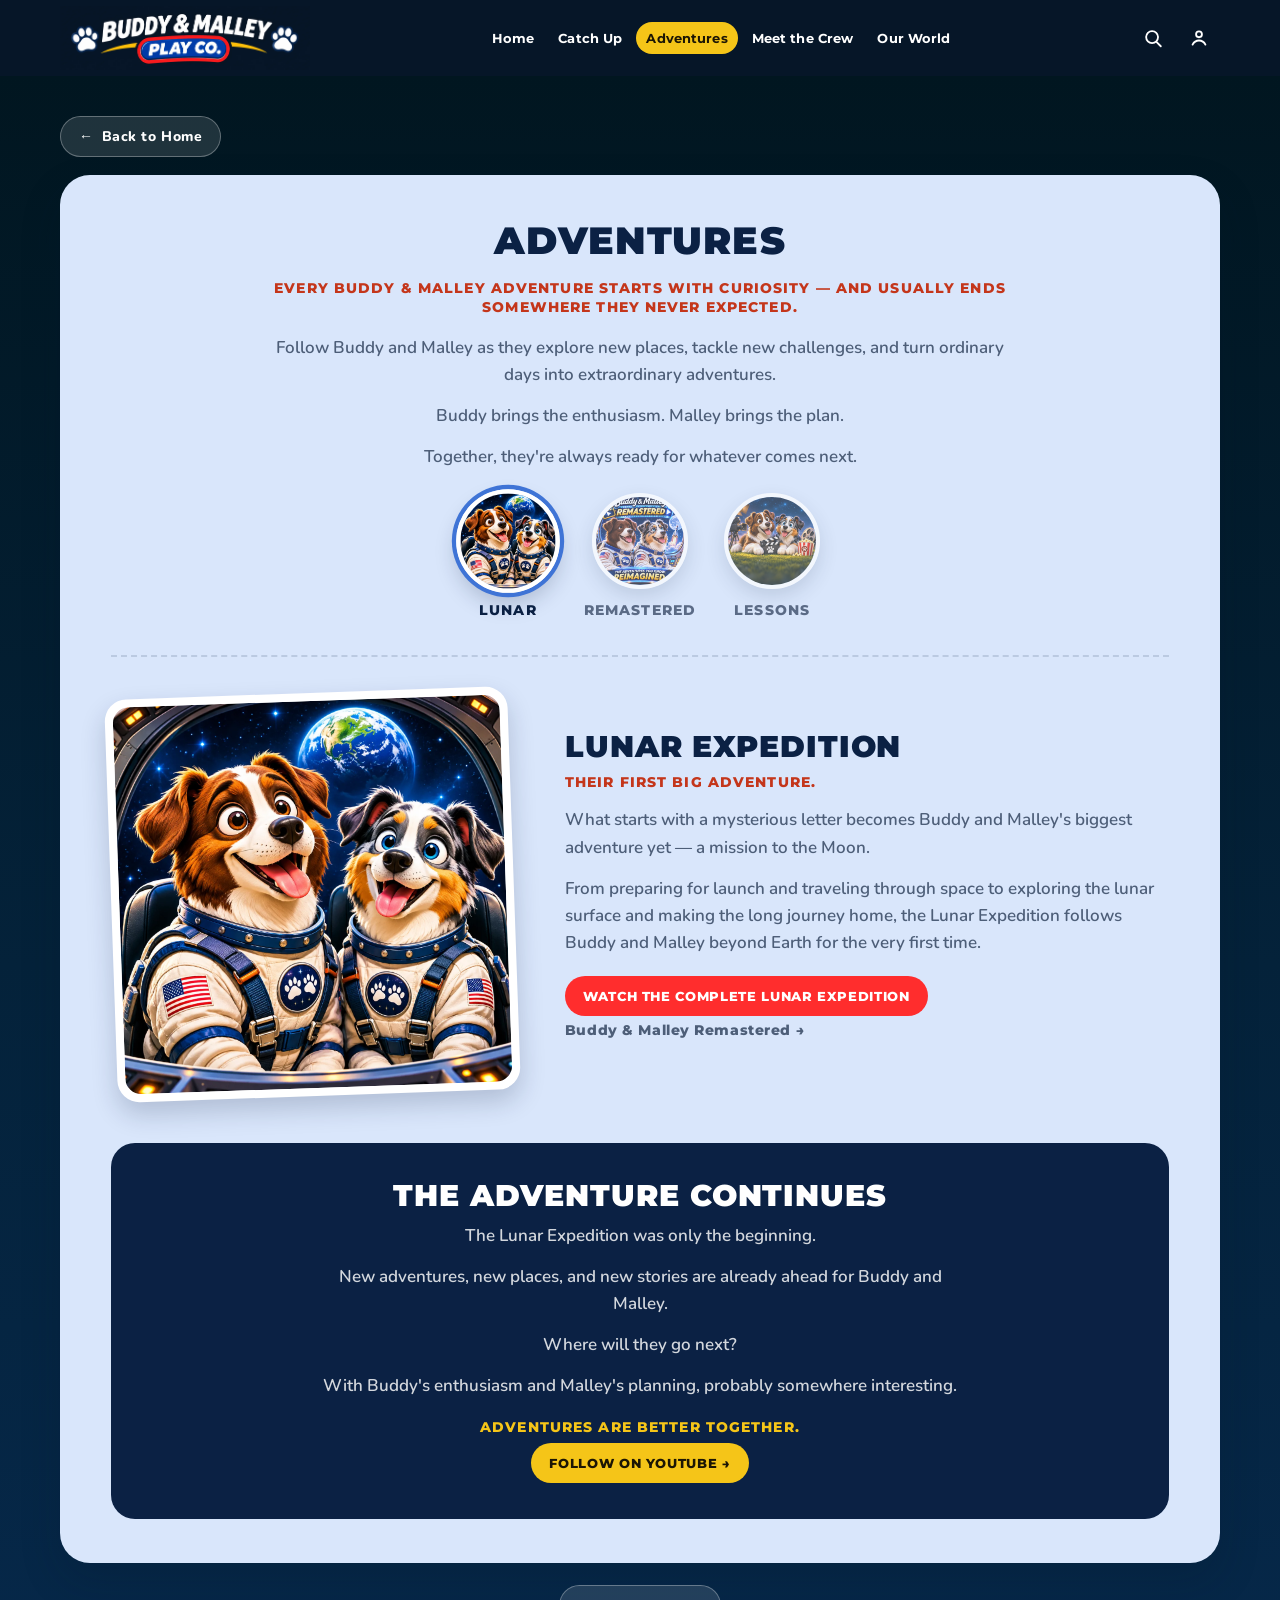
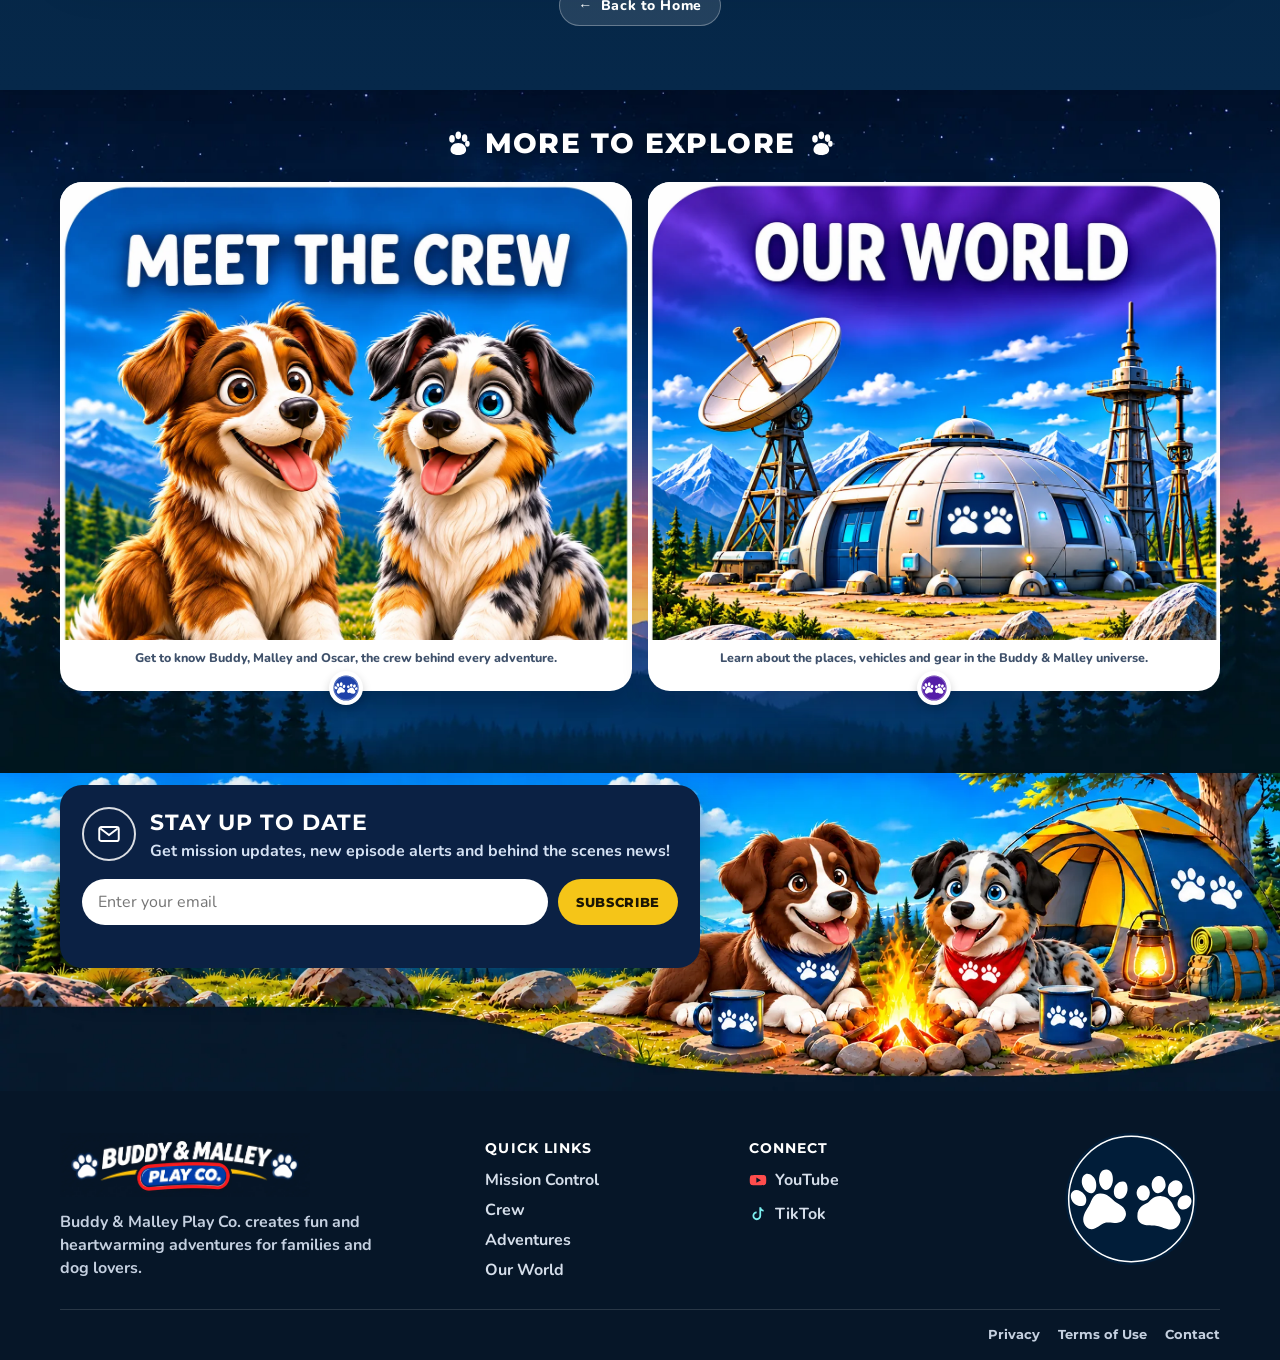
==== commit c0eab4a8: "Connect the home signup form to Brevo and hide Toys and Equipment. Co-authored-by: Cursor <cursorage" ====
--- a/adventures.html
+++ b/adventures.html
@@ -81,7 +81,7 @@
         <li><a href="meet-the-crew.html">Meet the Crew</a></li>
         <li><a href="our-world.html">Our World</a></li>
         <li hidden><a href="behind-the-scenes.html">Behind the Scenes</a></li>
-        <li><a href="toys-and-equipment.html">Toys &amp; Equipment</a></li>
+        <li hidden><a href="toys-and-equipment.html">Toys &amp; Equipment</a></li>
       </ul>
 
       <div class="nav-tools">
@@ -248,7 +248,7 @@
             <p>See how the adventures come to life, tips, tricks and lessons we learn.</p>
             <img class="badge" loading="lazy" decoding="async" src="Images/Explore/Explore_Icon_Scenes.svg" alt="">
           </a>
-          <a class="world-card" href="toys-and-equipment.html">
+          <a class="world-card" href="toys-and-equipment.html" hidden>
             <img class="art" loading="lazy" decoding="async" src="Images/Explore/Explore_Toys.webp" width="1254" height="1254" alt="Buddy and Malley at a desk with toys and gear on the shelves behind them. Toys and Equipment.">
             <p>Toys, gear and equipment Buddy &amp; Malley love — plus Play Co. recommendations worth checking out.</p>
             <img class="badge" loading="lazy" decoding="async" src="Images/Explore/Explore_Icon_Toys.svg" alt="">
@@ -302,8 +302,8 @@
           <li><a href="adventures.html">Adventures</a></li>
           <li><a href="our-world.html">Our World</a></li>
           <li hidden><a href="behind-the-scenes.html">Behind the Scenes</a></li>
-          <li><a href="toys-and-equipment.html">Toys &amp; Equipment</a></li>
-          <li><a href="toys-and-equipment.html">Store</a></li>
+          <li hidden><a href="toys-and-equipment.html">Toys &amp; Equipment</a></li>
+          <li hidden><a href="toys-and-equipment.html">Store</a></li>
         </ul>
       </div>
       <div>
@@ -316,7 +316,7 @@
           <li hidden><button type="button" data-social="X"><svg viewBox="0 0 24 24" aria-hidden="true"><path fill="#fff" d="M4 4h4.2l3.5 4.8L15.6 4H20l-6.2 7.3L20.4 20h-4.2l-3.8-5.2L8.2 20H4l6.6-7.7z"/></svg>X</button></li>
         </ul>
       </div>
-      <div>
+      <div hidden>
         <h2>Shop</h2>
         <ul>
           <li><a href="toys-and-equipment.html">Chewy Favorites</a></li>
--- a/styles.css
+++ b/styles.css
@@ -841,6 +841,30 @@
   color: #ffe08a;
 }
 .form-status.ok { color: #b6f5c8; }
+.signup .sib-input,
+.signup .form__entry { flex: 1; min-width: 0; }
+.signup .entry__field input { width: 100%; }
+.signup .entry__error {
+  display: none;
+  margin: 8px 2px 0;
+  font-weight: 800;
+  color: #ffe08a;
+}
+.signup .input--hidden { display: none !important; }
+.signup .sib-hide-loader-icon { display: none; }
+.signup .sib-form-message-panel { display: none; margin: 0 0 12px; }
+.signup .sib-form-message-panel--active { display: block; }
+.signup .sib-form-message-panel__text {
+  display: flex;
+  align-items: flex-start;
+  gap: 8px;
+  margin: 0;
+  font-weight: 800;
+  line-height: 1.4;
+}
+.signup #error-message { color: #ffe08a; }
+.signup #success-message { color: #b6f5c8; }
+.signup .sib-notification__icon { width: 20px; height: 20px; flex: none; fill: currentColor; }
 
 .site-footer {
   background: var(--navy);
@@ -849,7 +873,7 @@
 }
 .footer-grid {
   display: grid;
-  grid-template-columns: 1.35fr 0.8fr 0.9fr 0.9fr auto;
+  grid-template-columns: 1.35fr 0.8fr 0.9fr auto;
   gap: 28px;
   align-items: start;
 }
@@ -1232,7 +1256,7 @@
 .more-explore .world-title { margin-top: 0; }
 .more-grid {
   display: grid;
-  grid-template-columns: repeat(3, minmax(0, 1fr));
+  grid-template-columns: repeat(2, minmax(0, 1fr));
   gap: 22px 16px;
   padding-bottom: 18px;
 }
@@ -1246,12 +1270,12 @@
   .more-grid { grid-template-columns: 1fr; }
 }
 
-/* ---- Home: equal-size Explore cards ---- */
+/* ---- Home: equal-size Explore cards, half size, one row ---- */
 .hub-grid {
   display: grid;
-  grid-template-columns: repeat(2, minmax(0, 1fr));
-  gap: 22px 18px;
-  padding-bottom: 18px;
+  grid-template-columns: repeat(3, minmax(0, 1fr));
+  gap: 12px 10px;
+  padding-bottom: 12px;
 }
 .hub-card { --cta: #3a5fc4; }
 .hub-green  { --cta: #3f7a2a; }
@@ -1259,35 +1283,45 @@
 .hub-purple { --cta: #6a3fc0; }
 .hub-orange { --cta: #c8650f; }
 .hub-brown  { --cta: #9a3a1a; }
+.hub-card {
+  border-radius: 14px;
+}
 .hub-card .art {
   aspect-ratio: 5 / 4;
   height: auto;
   object-fit: cover;
   object-position: center top;
+  border-radius: 14px 14px 0 0;
 }
 .hub-card p {
   flex: 1 1 auto;
-  min-height: calc(4.05em + 22px);
-  padding: 14px 18px 8px;
-  font-size: 14.5px;
+  min-height: calc(3.9em + 8px);
+  padding: 8px 8px 4px;
+  font-size: 12px;
+  line-height: 1.3;
 }
 .hub-cta {
   display: block;
-  margin: 6px 16px 18px;
-  padding: 12px 16px;
+  margin: 4px 8px 10px;
+  padding: 7px 8px;
   border-radius: 999px;
   background: var(--cta);
   color: #fff;
   text-align: center;
   font-weight: 800;
-  font-size: 13px;
-  letter-spacing: 0.06em;
+  font-size: 11px;
+  letter-spacing: 0.04em;
   text-transform: uppercase;
 }
 .hub-card:hover .hub-cta, .hub-card:focus-visible .hub-cta { filter: brightness(1.12); }
+@media (max-width: 800px) {
+  .hub-card p { font-size: 11px; }
+  .hub-cta { font-size: 10px; padding: 6px 4px; }
+}
 @media (max-width: 640px) {
-  .hub-grid { grid-template-columns: 1fr; }
-  .hub-card p { min-height: 0; }
+  .hub-grid { grid-template-columns: repeat(3, minmax(0, 1fr)); gap: 8px 6px; }
+  .hub-card p { min-height: 0; font-size: 10px; padding: 6px 4px 2px; }
+  .hub-cta { font-size: 8px; letter-spacing: 0.02em; margin: 2px 4px 6px; }
 }
 
 /* ---- Back to Home link on inner pages ---- */
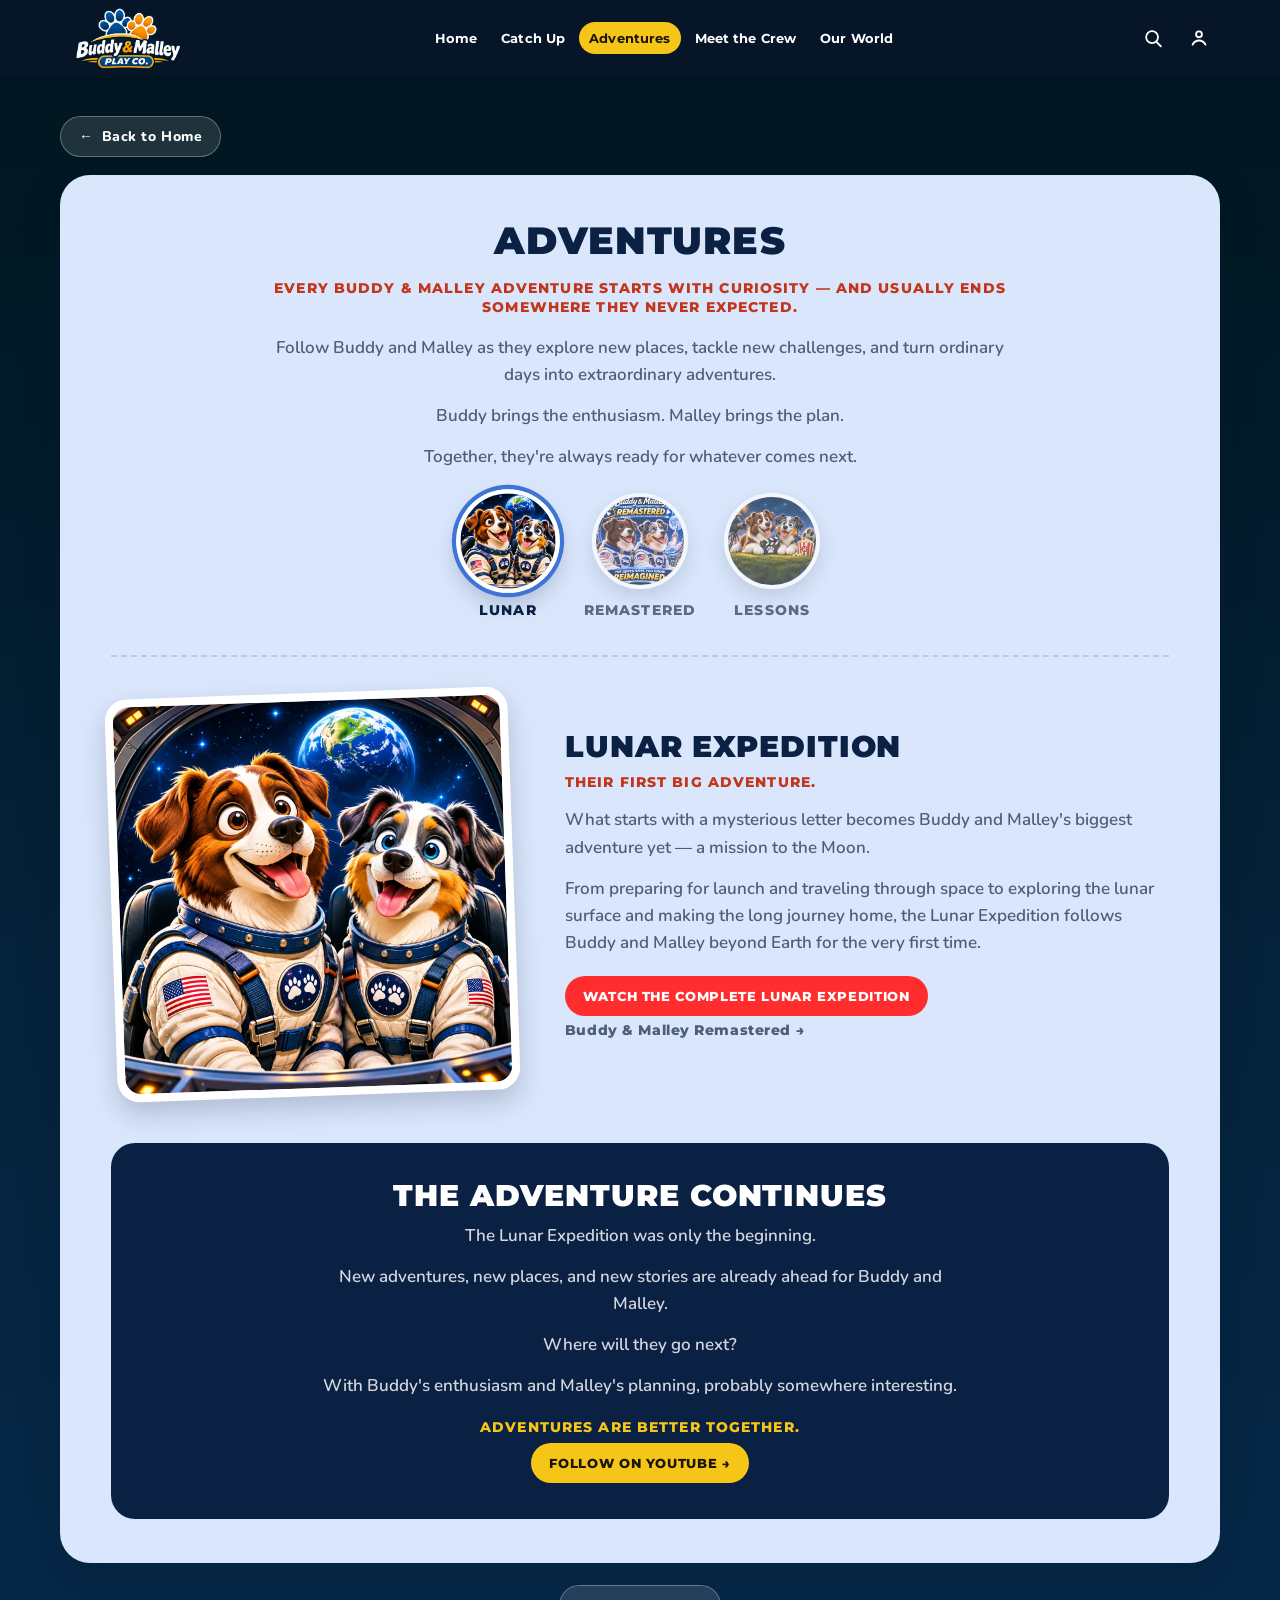
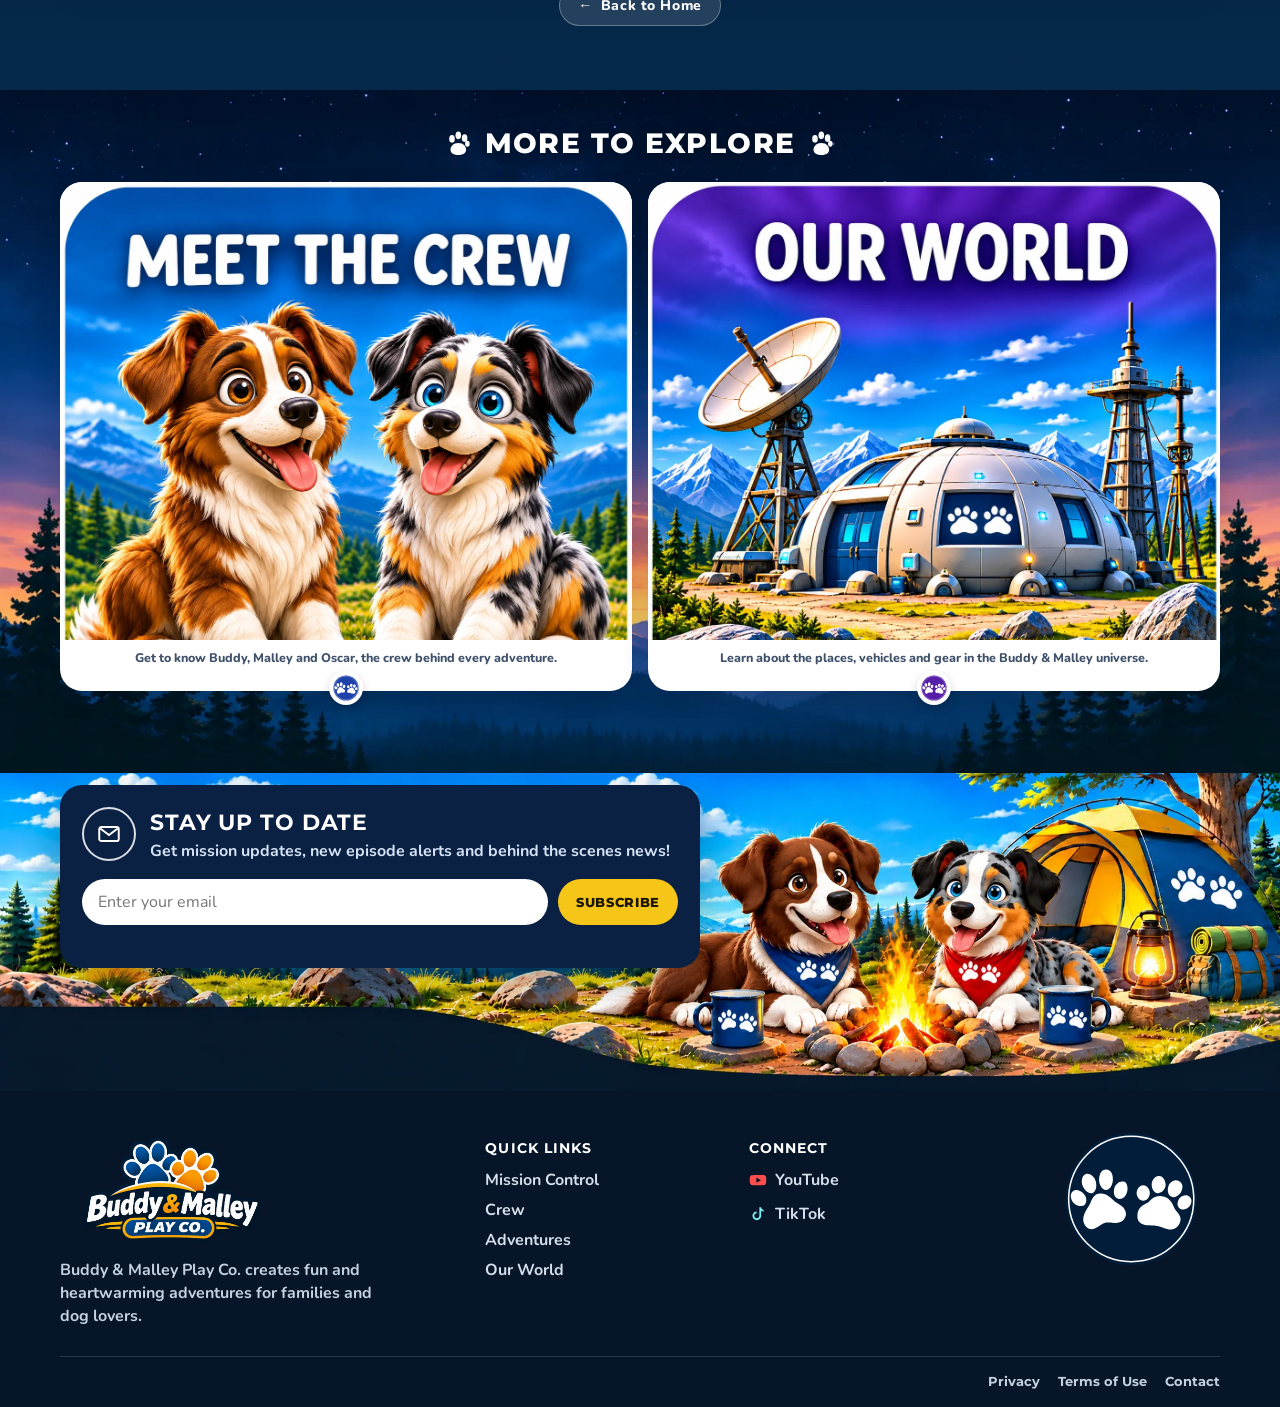
==== commit 3d227b42: "Use the new stacked Buddy and Malley logo. Co-authored-by: Cursor <cursoragent@cursor.com>" ====
--- a/adventures.html
+++ b/adventures.html
@@ -71,7 +71,7 @@
   <header class="site-header">
     <div class="wrap nav-inner">
       <a class="brand" href="index.html">
-        <img src="Images/logo.webp" alt="Buddy &amp; Malley Play Co." width="2092" height="752">
+        <img src="Images/logo.webp" alt="Buddy &amp; Malley Play Co." width="1774" height="887">
       </a>
 
       <ul class="nav-links" id="site-nav">
@@ -290,7 +290,7 @@
     <div class="wrap footer-grid">
       <div>
         <a class="brand" href="index.html">
-          <img loading="lazy" decoding="async" src="Images/logo.webp" alt="Buddy &amp; Malley Play Co." width="2092" height="752">
+          <img loading="lazy" decoding="async" src="Images/logo.webp" alt="Buddy &amp; Malley Play Co." width="1774" height="887">
         </a>
         <p class="footer-blurb">Buddy &amp; Malley Play Co. creates fun and heartwarming adventures for families and dog lovers.</p>
       </div>
--- a/styles.css
+++ b/styles.css
@@ -84,8 +84,8 @@
 .brand {
   display: flex;
   align-items: center;
-  height: 64px;
-  overflow: hidden;
+  height: auto;
+  overflow: visible;
   color: #fff;
   text-decoration: none;
   justify-self: start;
@@ -93,10 +93,13 @@
 .brand img {
   display: block;
   flex: none;
-  height: 90px;
+  height: 68px;
   width: auto;
   max-width: none;
-  margin: -19px 0;
+  margin: 0;
+}
+.site-footer .brand img {
+  height: 112px;
 }
 
 .nav-links {
@@ -1232,8 +1235,9 @@
   .btn { padding: 14px 20px; }
   .signup-row { flex-direction: column; }
   .world-title { gap: 8px; }
-  .brand { height: 52px; }
-  .brand img { height: 90px; margin: -19px 0; }
+  .brand { height: auto; }
+  .brand img { height: 56px; margin: 0; }
+  .site-footer .brand img { height: 96px; }
 }
 @media (max-width: 640px) {
   .world-side { grid-template-columns: 1fr; }
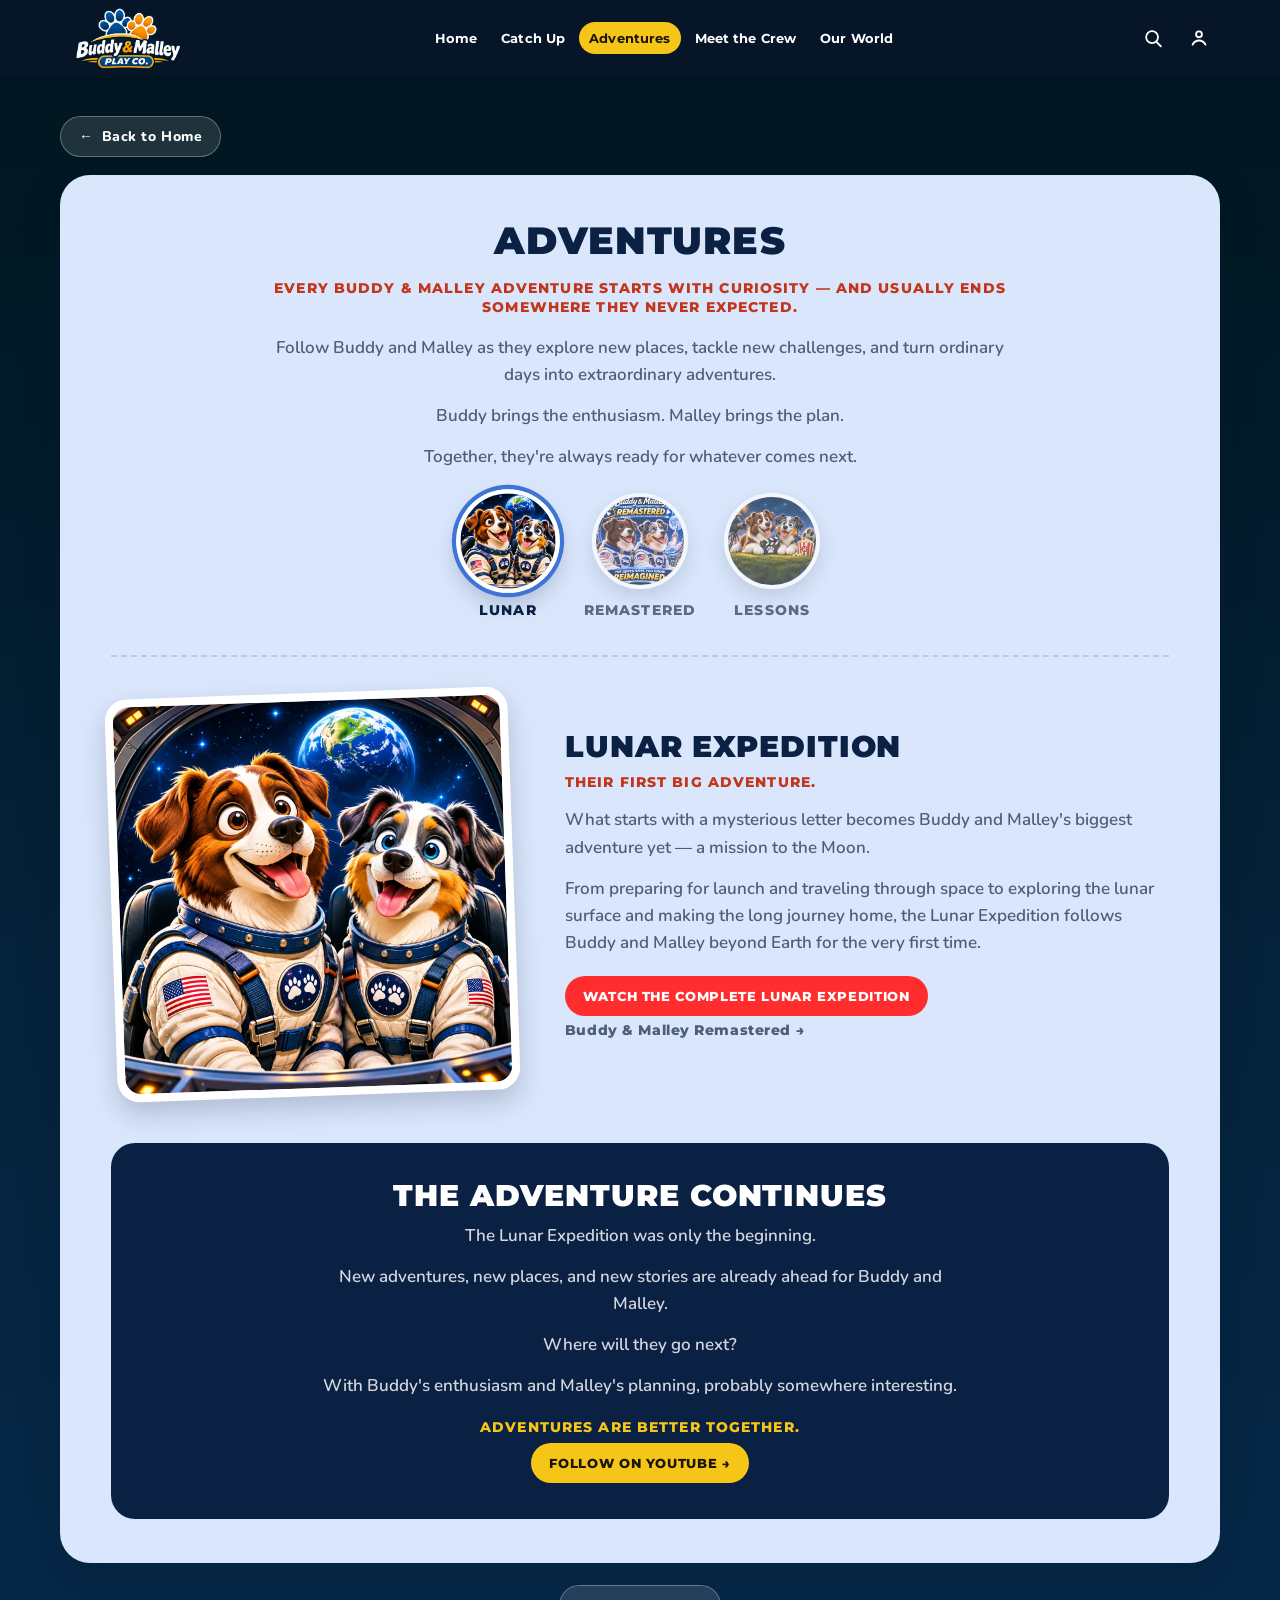
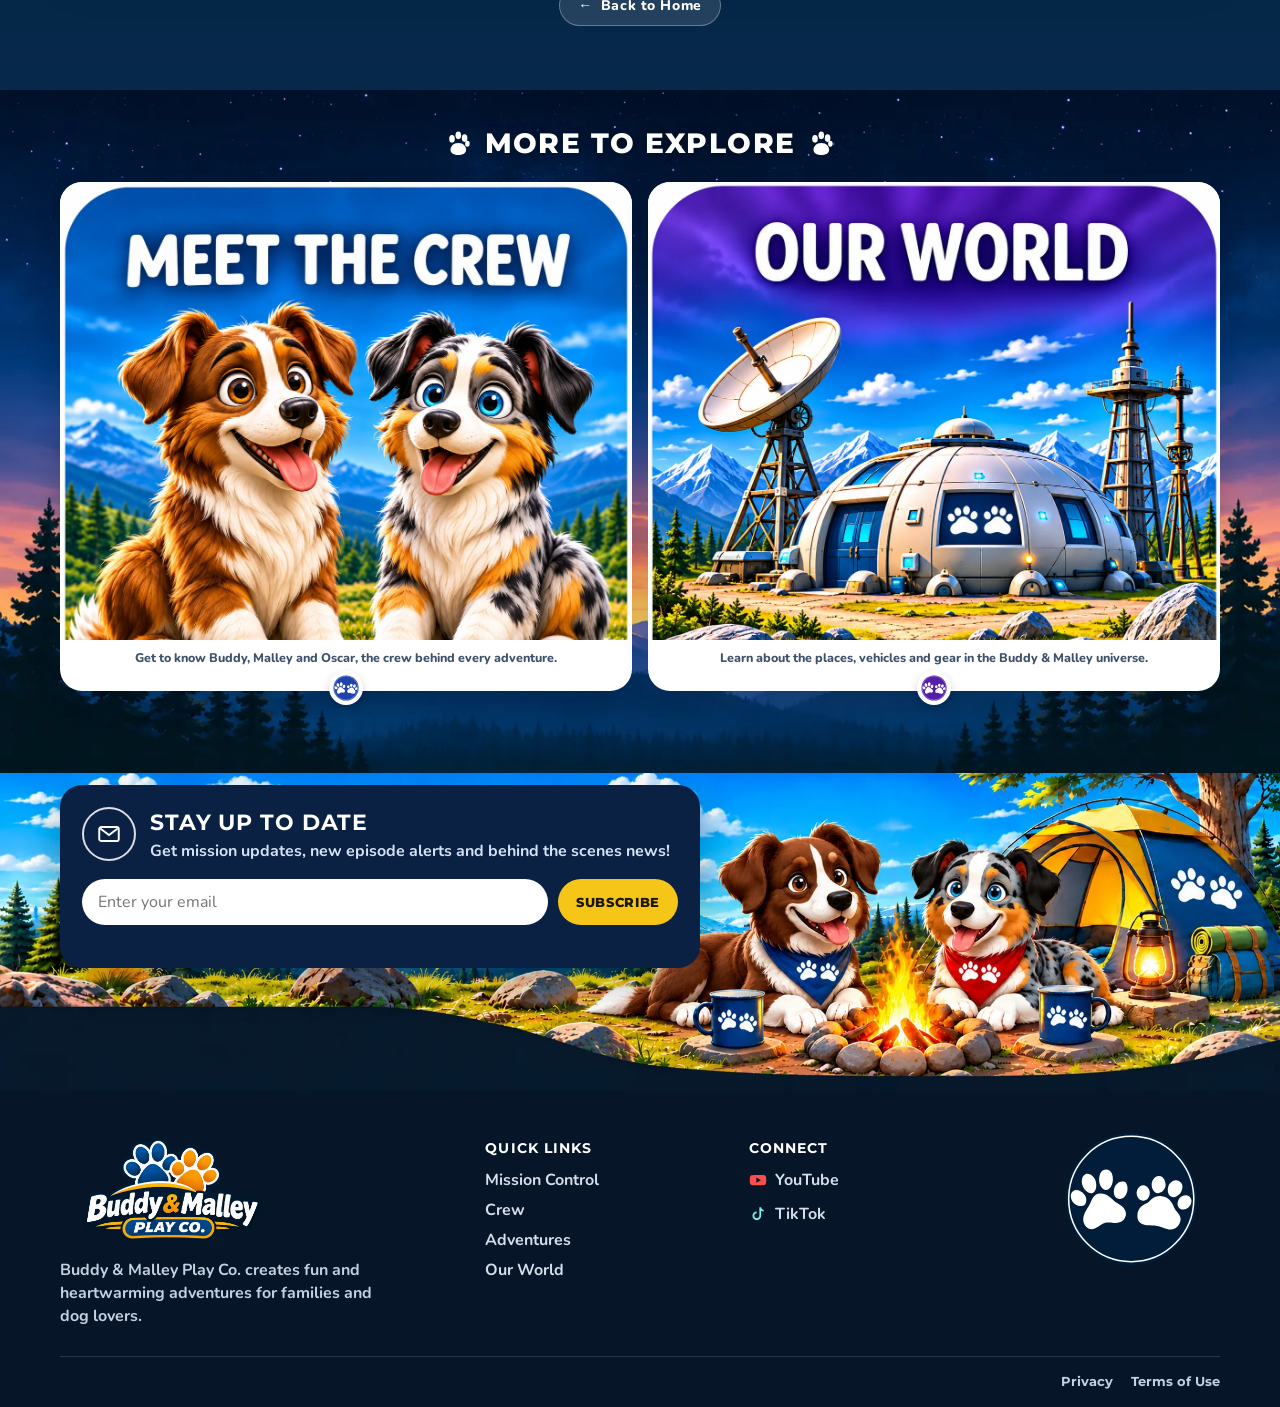
==== commit 1782850d: "Hide the footer Contact button on every page. Co-authored-by: Cursor <cursoragent@cursor.com>" ====
--- a/adventures.html
+++ b/adventures.html
@@ -331,7 +331,7 @@
     <div class="wrap legal">
       <button type="button" data-dialog="privacy-dialog">Privacy</button>
       <button type="button" data-dialog="terms-dialog">Terms of Use</button>
-      <button type="button" data-dialog="contact-dialog">Contact</button>
+      <button type="button" data-dialog="contact-dialog" hidden>Contact</button>
     </div>
   </footer>
 
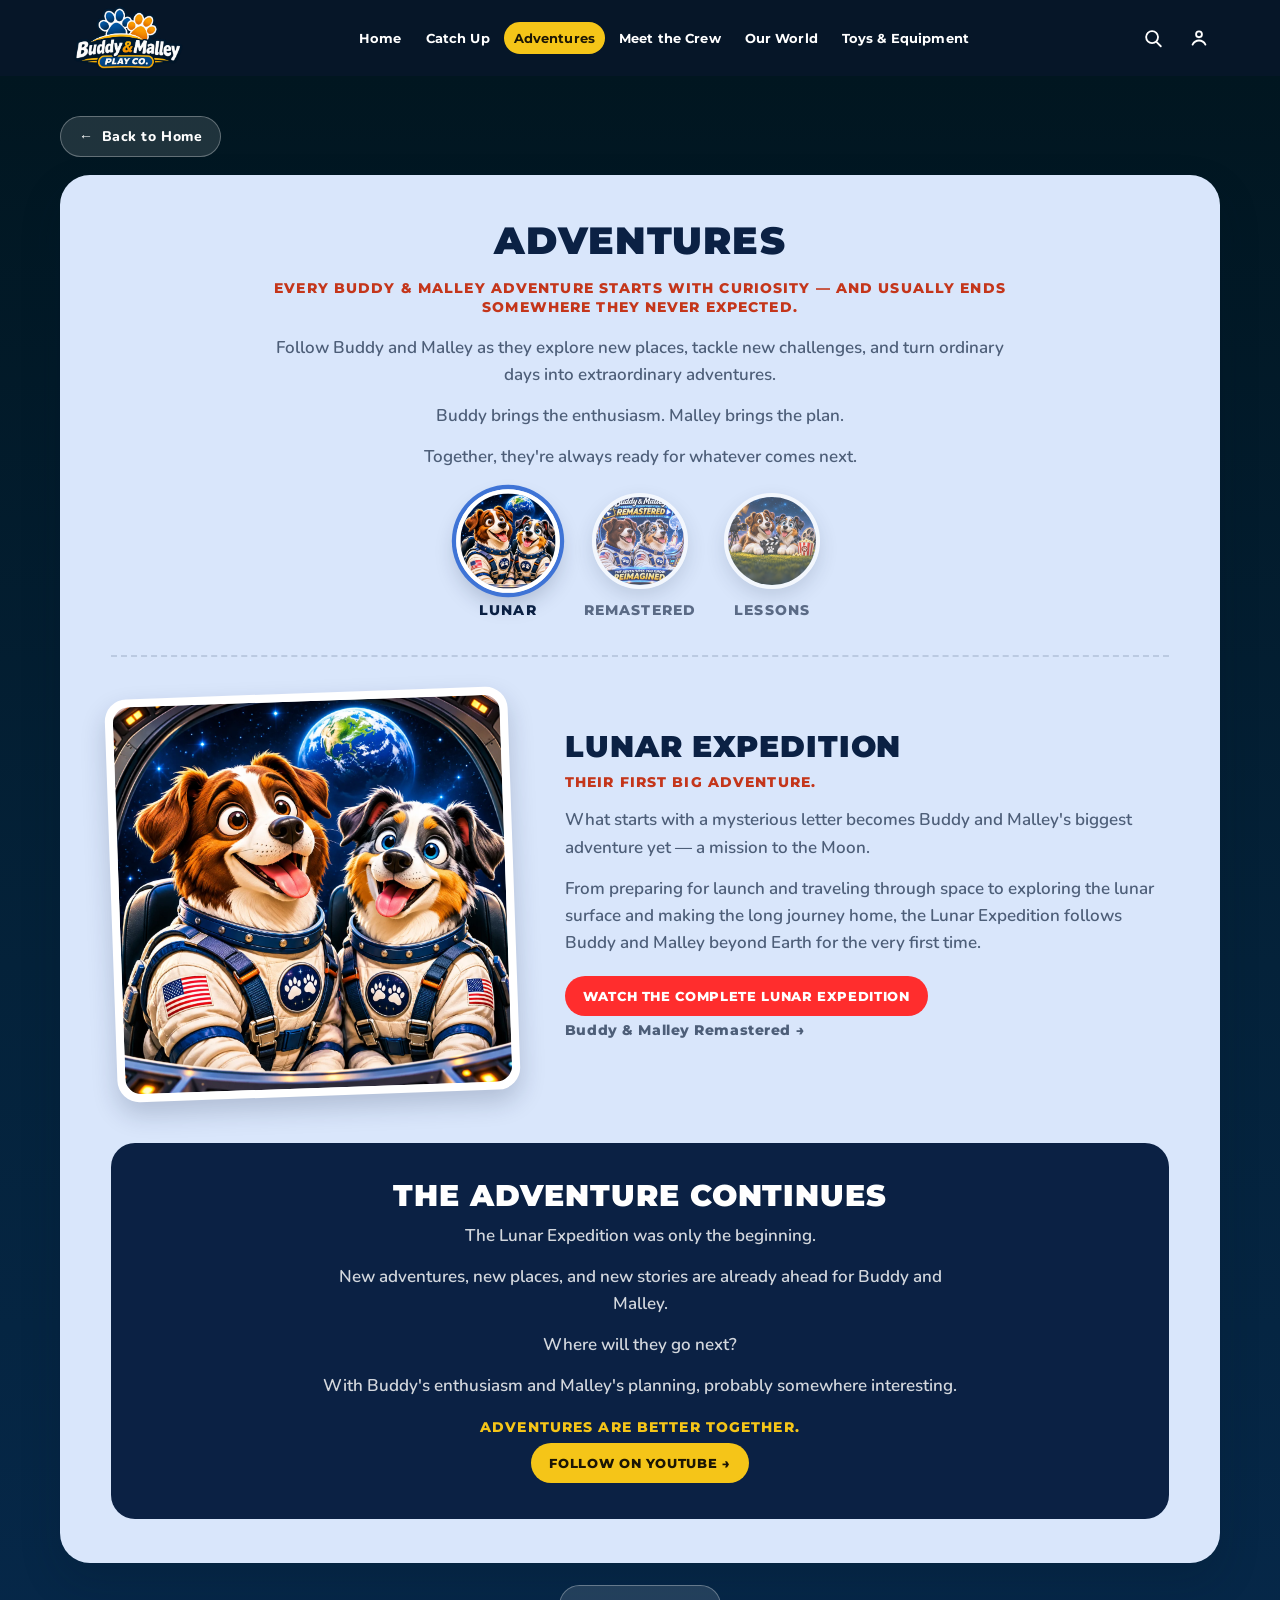
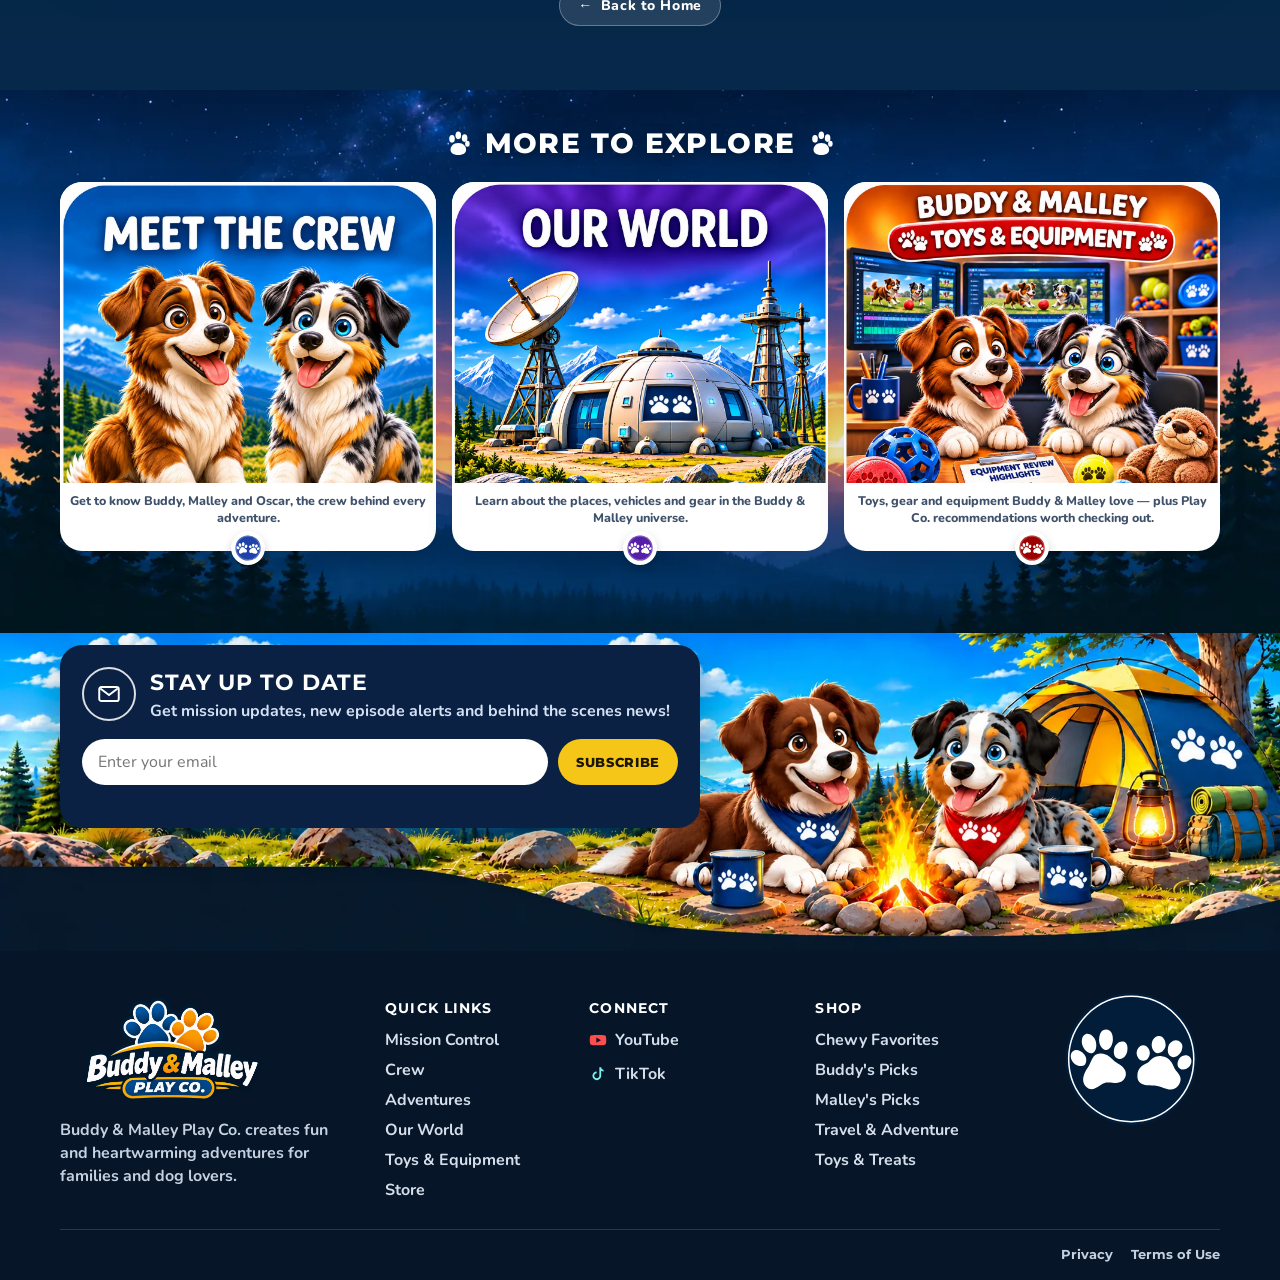
==== commit e5c93b95: "Publish the Toys and Equipment page and point Latest Episode at Remastered Episode 1. Co-authored-by" ====
--- a/adventures.html
+++ b/adventures.html
@@ -81,7 +81,7 @@
         <li><a href="meet-the-crew.html">Meet the Crew</a></li>
         <li><a href="our-world.html">Our World</a></li>
         <li hidden><a href="behind-the-scenes.html">Behind the Scenes</a></li>
-        <li hidden><a href="toys-and-equipment.html">Toys &amp; Equipment</a></li>
+        <li><a href="toys-and-equipment.html">Toys &amp; Equipment</a></li>
       </ul>
 
       <div class="nav-tools">
@@ -248,7 +248,7 @@
             <p>See how the adventures come to life, tips, tricks and lessons we learn.</p>
             <img class="badge" loading="lazy" decoding="async" src="Images/Explore/Explore_Icon_Scenes.svg" alt="">
           </a>
-          <a class="world-card" href="toys-and-equipment.html" hidden>
+          <a class="world-card" href="toys-and-equipment.html">
             <img class="art" loading="lazy" decoding="async" src="Images/Explore/Explore_Toys.webp" width="1254" height="1254" alt="Buddy and Malley at a desk with toys and gear on the shelves behind them. Toys and Equipment.">
             <p>Toys, gear and equipment Buddy &amp; Malley love — plus Play Co. recommendations worth checking out.</p>
             <img class="badge" loading="lazy" decoding="async" src="Images/Explore/Explore_Icon_Toys.svg" alt="">
@@ -302,8 +302,8 @@
           <li><a href="adventures.html">Adventures</a></li>
           <li><a href="our-world.html">Our World</a></li>
           <li hidden><a href="behind-the-scenes.html">Behind the Scenes</a></li>
-          <li hidden><a href="toys-and-equipment.html">Toys &amp; Equipment</a></li>
-          <li hidden><a href="toys-and-equipment.html">Store</a></li>
+          <li><a href="toys-and-equipment.html">Toys &amp; Equipment</a></li>
+          <li><a href="toys-and-equipment.html">Store</a></li>
         </ul>
       </div>
       <div>
@@ -316,7 +316,7 @@
           <li hidden><button type="button" data-social="X"><svg viewBox="0 0 24 24" aria-hidden="true"><path fill="#fff" d="M4 4h4.2l3.5 4.8L15.6 4H20l-6.2 7.3L20.4 20h-4.2l-3.8-5.2L8.2 20H4l6.6-7.7z"/></svg>X</button></li>
         </ul>
       </div>
-      <div hidden>
+      <div>
         <h2>Shop</h2>
         <ul>
           <li><a href="toys-and-equipment.html">Chewy Favorites</a></li>
--- a/styles.css
+++ b/styles.css
@@ -876,7 +876,7 @@
 }
 .footer-grid {
   display: grid;
-  grid-template-columns: 1.35fr 0.8fr 0.9fr auto;
+  grid-template-columns: 1.35fr 0.8fr 0.9fr 0.9fr auto;
   gap: 28px;
   align-items: start;
 }
@@ -1260,7 +1260,7 @@
 .more-explore .world-title { margin-top: 0; }
 .more-grid {
   display: grid;
-  grid-template-columns: repeat(2, minmax(0, 1fr));
+  grid-template-columns: repeat(3, minmax(0, 1fr));
   gap: 22px 16px;
   padding-bottom: 18px;
 }
@@ -1277,7 +1277,7 @@
 /* ---- Home: equal-size Explore cards, half size, one row ---- */
 .hub-grid {
   display: grid;
-  grid-template-columns: repeat(3, minmax(0, 1fr));
+  grid-template-columns: repeat(4, minmax(0, 1fr));
   gap: 12px 10px;
   padding-bottom: 12px;
 }
@@ -1323,7 +1323,7 @@
   .hub-cta { font-size: 10px; padding: 6px 4px; }
 }
 @media (max-width: 640px) {
-  .hub-grid { grid-template-columns: repeat(3, minmax(0, 1fr)); gap: 8px 6px; }
+  .hub-grid { grid-template-columns: repeat(4, minmax(0, 1fr)); gap: 8px 6px; }
   .hub-card p { min-height: 0; font-size: 10px; padding: 6px 4px 2px; }
   .hub-cta { font-size: 8px; letter-spacing: 0.02em; margin: 2px 4px 6px; }
 }
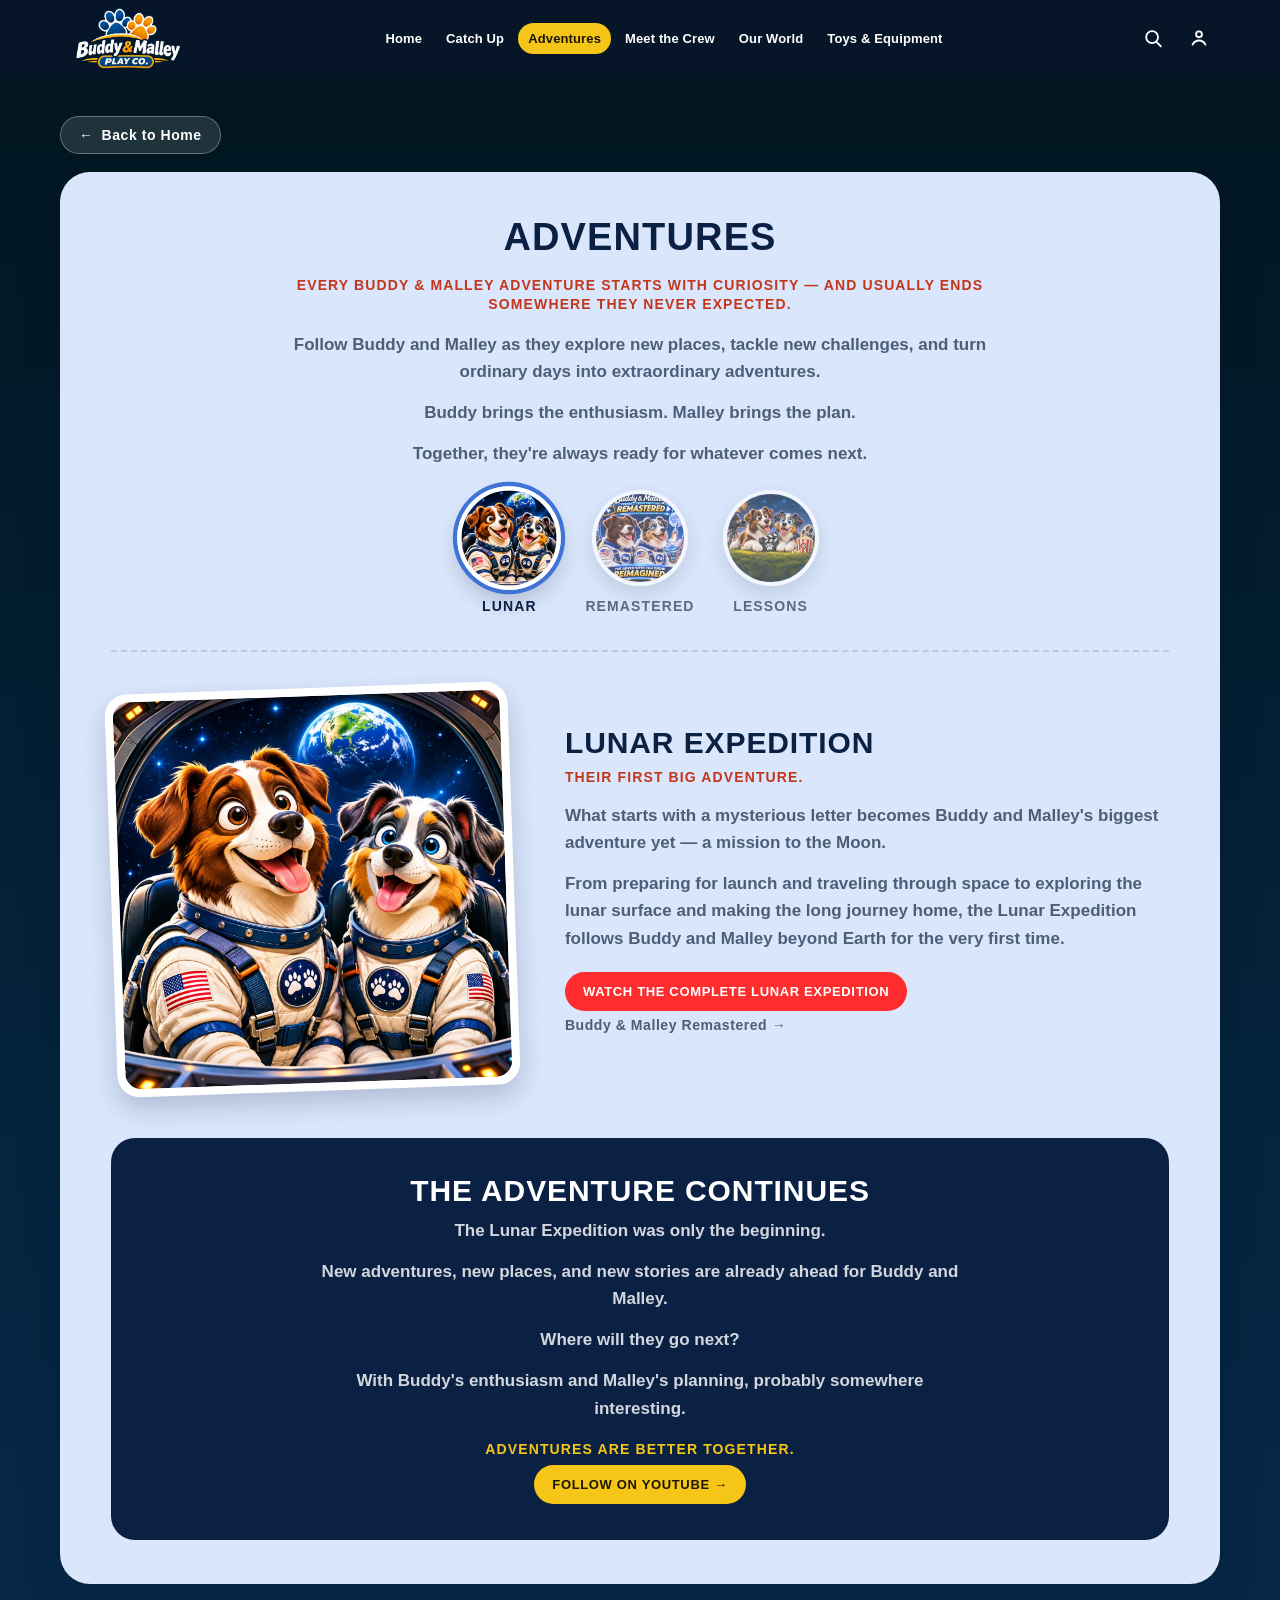
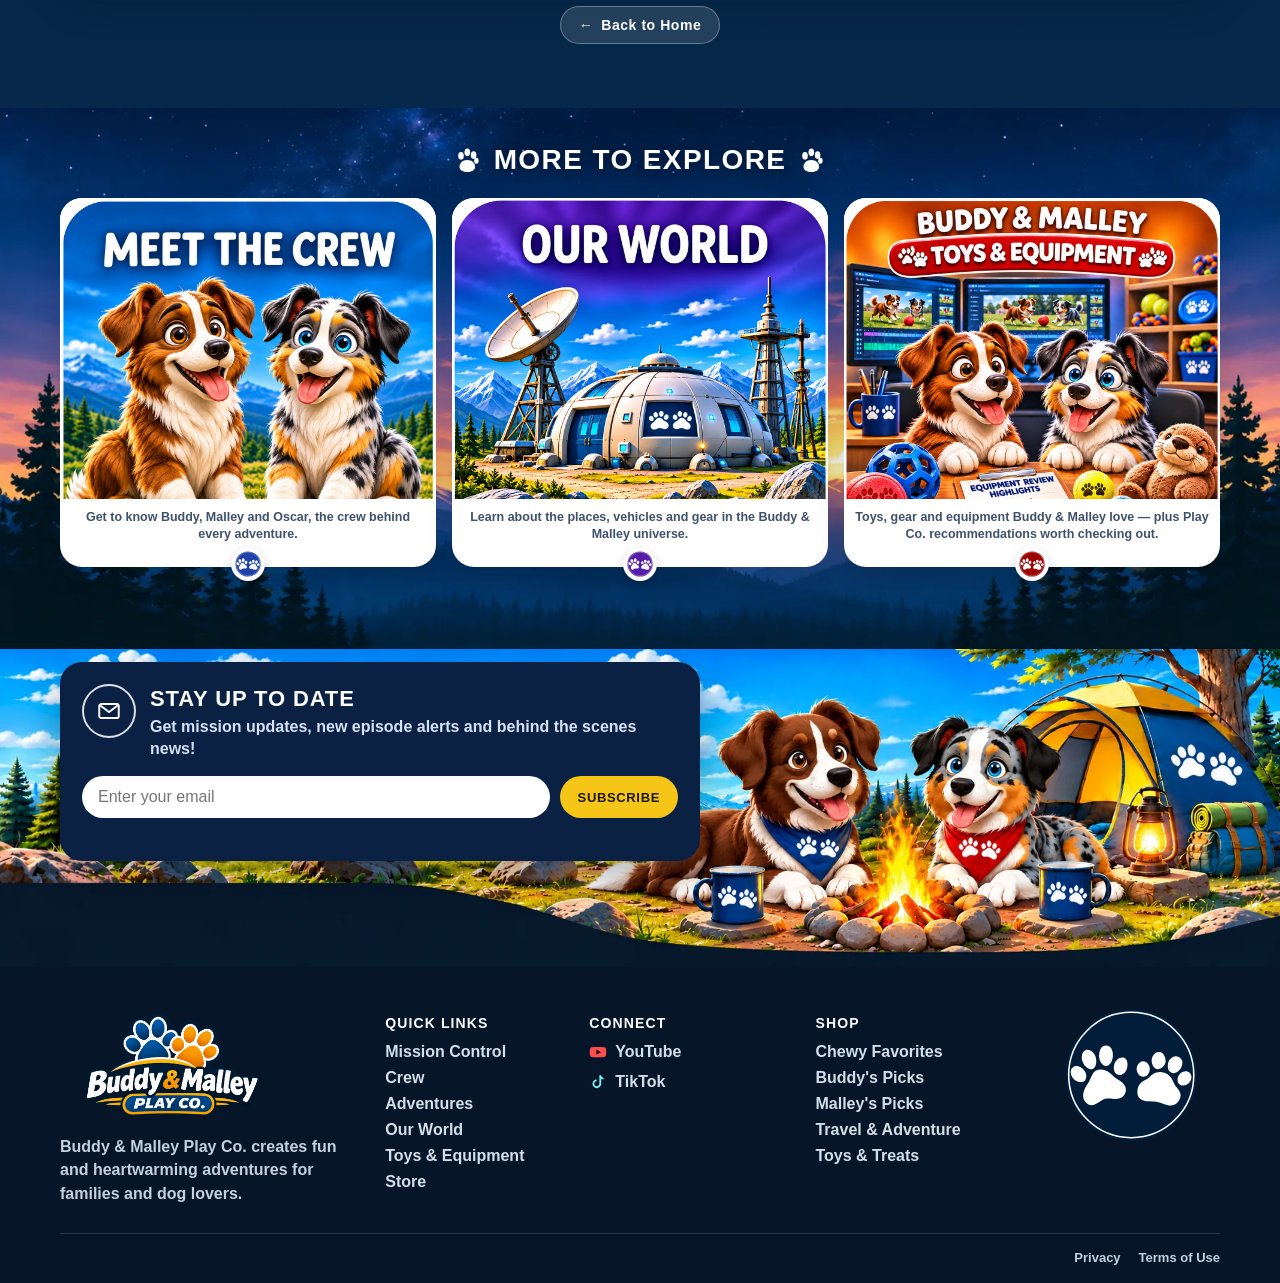
==== commit 08dd1e4d: "Keep the newsletter honeypot intact and send security headers with every page. Co-authored-by: Curso" ====
--- a/adventures.html
+++ b/adventures.html
@@ -3,6 +3,7 @@
 <head>
   <meta charset="UTF-8">
   <meta name="viewport" content="width=device-width, initial-scale=1">
+  <meta http-equiv="Content-Security-Policy" content="default-src 'self'; base-uri 'self'; object-src 'none'; frame-src 'none'; form-action 'self' https://*.sibforms.com; script-src 'self' 'unsafe-inline' https://sibforms.com; style-src 'self' 'unsafe-inline' https://fonts.googleapis.com; font-src 'self' https://fonts.gstatic.com; img-src 'self' data:; connect-src 'self' https://fonts.googleapis.com https://fonts.gstatic.com https://sibforms.com https://*.sibforms.com">
   <title>Adventures | Buddy &amp; Malley Play Co.</title>
   <meta name="description" content="Follow Buddy and Malley through the Lunar Expedition, Remastered stories, and Lessons &amp; Extras.">
   <meta name="robots" content="index, follow, max-image-preview:large">
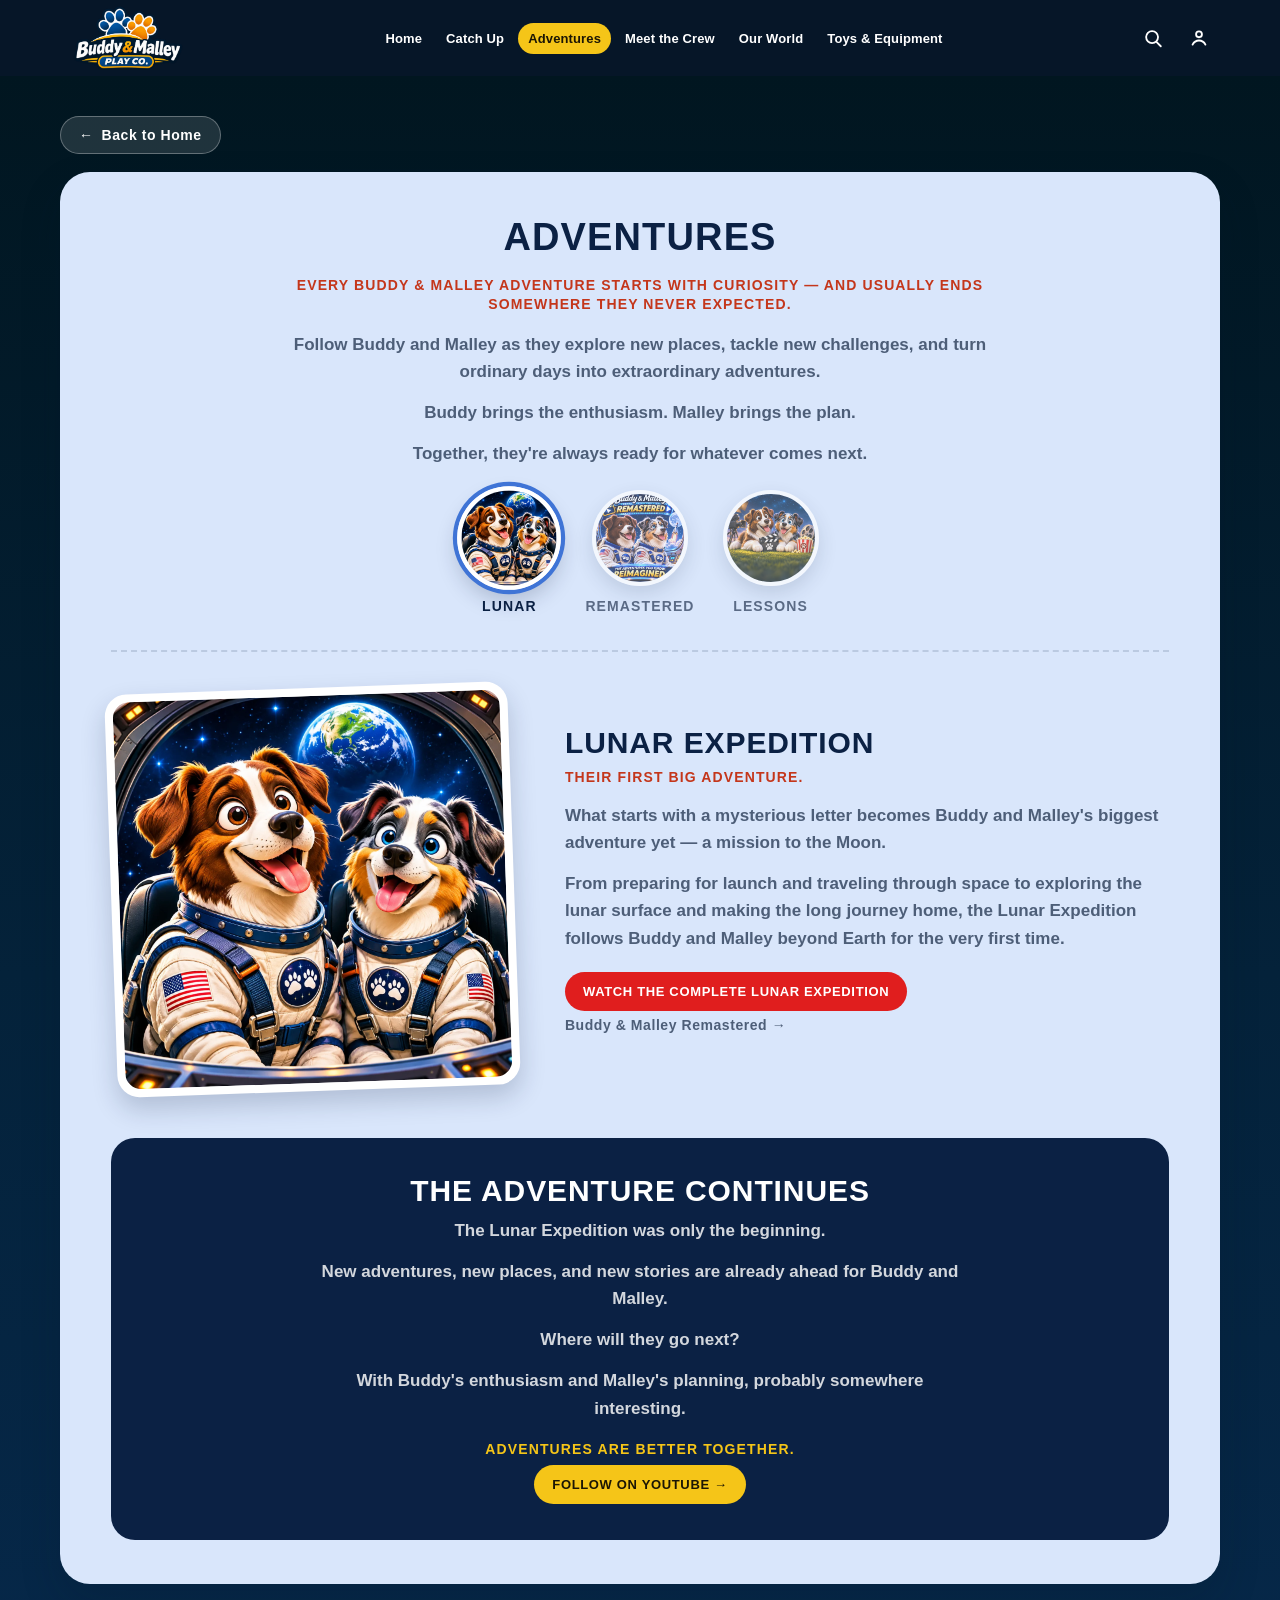
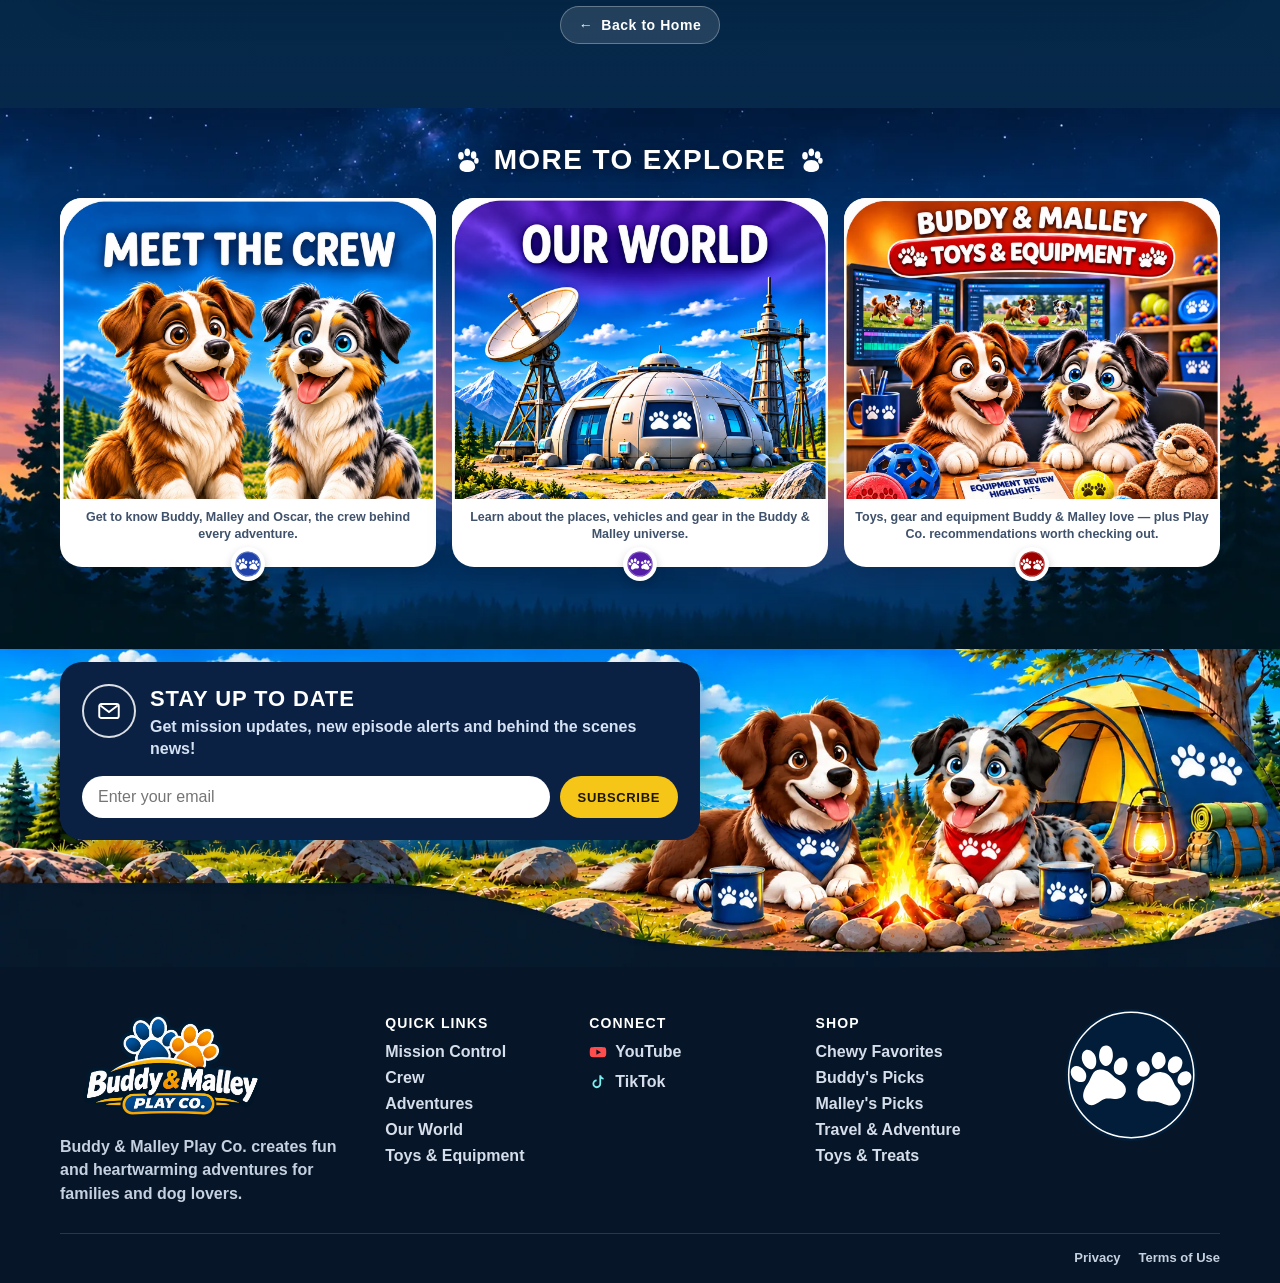
==== commit 5372fcd9: "Publish the indoor exercise guide and the live newsletter form, and correct heading order and YouTub" ====
--- a/adventures.html
+++ b/adventures.html
@@ -86,14 +86,14 @@
       </ul>
 
       <div class="nav-tools">
-        <button class="icon-btn" type="button" id="open-search" aria-haspopup="dialog" aria-controls="search-dialog">
+        <button class="icon-btn" type="button" id="open-search" aria-haspopup="dialog" aria-controls="search-dialog" commandfor="search-dialog" command="show-modal">
           <span class="visually-hidden">Search</span>
           <svg viewBox="0 0 24 24" width="22" height="22" aria-hidden="true">
             <circle cx="11" cy="11" r="6.5" fill="none" stroke="currentColor" stroke-width="2"/>
             <path d="M16 16.5 20.5 21" fill="none" stroke="currentColor" stroke-width="2" stroke-linecap="round"/>
           </svg>
         </button>
-        <button class="icon-btn" type="button" id="open-account" aria-haspopup="dialog" aria-controls="account-dialog">
+        <button class="icon-btn" type="button" id="open-account" aria-haspopup="dialog" aria-controls="account-dialog" commandfor="account-dialog" command="show-modal">
           <span class="visually-hidden">Account</span>
           <svg viewBox="0 0 24 24" width="22" height="22" aria-hidden="true">
             <circle cx="12" cy="8" r="3.2" fill="none" stroke="currentColor" stroke-width="2"/>
@@ -147,7 +147,7 @@
                     <img src="Images/Section1/Moon_Mission.webp" width="1254" height="1254" alt="Buddy and Malley in spacesuits inside the spacecraft, with Earth outside the window.">
                   </figure>
                   <div class="chapter-body">
-                    <h3>Lunar Expedition</h3>
+                    <h2>Lunar Expedition</h2>
                     <p class="chapter-tag">Their first big adventure.</p>
                     <p>What starts with a mysterious letter becomes Buddy and Malley's biggest adventure yet — a mission to the Moon.</p>
                     <p>From preparing for launch and traveling through space to exploring the lunar surface and making the long journey home, the Lunar Expedition follows Buddy and Malley beyond Earth for the very first time.</p>
@@ -163,7 +163,7 @@
                     <img loading="lazy" decoding="async" src="Images/Section1/Camping.webp" width="1254" height="1254" alt="Buddy and Malley in backpacks by a campfire. Buddy and Malley Camping Adventure.">
                   </figure>
                   <div class="chapter-body">
-                    <h3>Camping Adventure</h3>
+                    <h2>Camping Adventure</h2>
                     <p class="chapter-tag">The next adventure begins.</p>
                     <p>Buddy and Malley are heading into the great outdoors.</p>
                     <p>A quiet camping trip sounds simple enough — but with these two, even a weekend in the woods can become an adventure.</p>
@@ -180,7 +180,7 @@
                     <img loading="lazy" decoding="async" src="Images/Section1/Remastered.webp" width="1254" height="1254" alt="Buddy and Malley in spacesuits. Buddy and Malley Remastered: the adventures you know, reimagined.">
                   </figure>
                   <div class="chapter-body">
-                    <h3>Buddy &amp; Malley Remastered</h3>
+                    <h2>Buddy &amp; Malley Remastered</h2>
                     <p class="chapter-tag">The adventures you know. Reimagined.</p>
                     <p>Return to Buddy and Malley's original adventures — rebuilt with updated character designs, improved animation, enhanced sound, tighter editing, and refined storytelling.</p>
                     <p>The original stories aren't disappearing.</p>
@@ -197,7 +197,7 @@
                     <img loading="lazy" decoding="async" src="Images/Section1/Extras_Shorts.webp" width="1254" height="1254" alt="Buddy and Malley on the grass with a clapperboard, popcorn, and a movie camera under the stars.">
                   </figure>
                   <div class="chapter-body">
-                    <h3>Lessons &amp; Extras</h3>
+                    <h2>Lessons &amp; Extras</h2>
                     <p class="chapter-tag">There's more to their world than the big adventures.</p>
                     <p>Not every Buddy &amp; Malley story needs a rocket or a Moon mission.</p>
                     <p>Lessons &amp; Extras is home to fun lessons, standalone stories, funny moments, special videos, and the occasional bit of Buddy &amp; Malley chaos that doesn't belong to a larger adventure.</p>
@@ -210,7 +210,7 @@
 
                 <div class="chapter closing">
                   <div class="chapter-body">
-                    <h3>The Adventure Continues</h3>
+                    <h2>The Adventure Continues</h2>
                     <p>The Lunar Expedition was only the beginning.</p>
                     <p>New adventures, new places, and new stories are already ahead for Buddy and Malley.</p>
                     <p>Where will they go next?</p>
@@ -263,7 +263,23 @@
         <img loading="lazy" decoding="async" src="Images/Backgrounds/Explore.webp" width="2172" height="724" alt="">
       </div>
       <div class="wrap signup-layout">
-        <form class="signup-card" id="signup-form" novalidate>
+        <div id="sib-form-container" class="signup-card">
+          <div id="error-message" class="sib-form-message-panel" role="alert">
+            <div class="sib-form-message-panel__text sib-form-message-panel__text--center">
+              <svg viewBox="0 0 512 512" class="sib-icon sib-notification__icon" aria-hidden="true">
+                <path d="M256 40c118.621 0 216 96.075 216 216 0 119.291-96.61 216-216 216-119.244 0-216-96.562-216-216 0-119.203 96.602-216 216-216m0-32C119.043 8 8 119.083 8 256c0 136.997 111.043 248 248 248s248-111.003 248-248C504 119.083 392.957 8 256 8zm-11.49 120h22.979c6.823 0 12.274 5.682 11.99 12.5l-7 168c-.268 6.428-5.556 11.5-11.99 11.5h-8.979c-6.433 0-11.722-5.073-11.99-11.5l-7-168c-.283-6.818 5.167-12.5 11.99-12.5zM256 340c-15.464 0-28 12.536-28 28s12.536 28 28 28 28-12.536 28-28-12.536-28-28-28z" />
+              </svg>
+              <span class="sib-form-message-panel__inner-text">Your subscription could not be saved. Please try again.</span>
+            </div>
+          </div>
+          <div id="success-message" class="sib-form-message-panel" role="status">
+            <div class="sib-form-message-panel__text sib-form-message-panel__text--center">
+              <svg viewBox="0 0 512 512" class="sib-icon sib-notification__icon" aria-hidden="true">
+                <path d="M256 8C119.033 8 8 119.033 8 256s111.033 248 248 248 248-111.033 248-248S392.967 8 256 8zm0 464c-118.664 0-216-96.055-216-216 0-118.663 96.055-216 216-216 118.664 0 216 96.055 216 216 0 118.663-96.055 216-216 216zm141.63-274.961L217.15 376.071c-4.705 4.667-12.303 4.637-16.97-.068l-85.878-86.572c-4.667-4.705-4.637-12.303.068-16.97l8.52-8.451c4.705-4.667 12.303-4.637 16.97.068l68.976 69.533 163.441-162.13c4.705-4.667 12.303-4.637 16.97.068l8.451 8.52c4.668 4.705 4.637 12.303-.068 16.97z" />
+              </svg>
+              <span class="sib-form-message-panel__inner-text">Almost there! Check your email and click the confirmation link to join Buddy &amp; Malley’s updates. 🐾</span>
+            </div>
+          </div>
           <div class="signup-head">
             <span class="mail-badge" aria-hidden="true">
               <svg viewBox="0 0 24 24" width="26" height="26">
@@ -276,13 +292,30 @@
               <p>Get mission updates, new episode alerts and behind the scenes news!</p>
             </div>
           </div>
-          <div class="signup-row">
-            <label class="visually-hidden" for="email">Email</label>
-            <input id="email" name="email" type="email" inputmode="email" autocomplete="email" placeholder="Enter your email" required>
-            <button class="btn gold" type="submit">Subscribe</button>
+          <div id="sib-container">
+            <form id="sib-form" method="POST" action="https://b4734563.sibforms.com/serve/[base64]" data-type="subscription">
+              <div class="signup-row">
+                <div class="sib-input">
+                <div class="form__entry entry_block">
+                  <label class="visually-hidden" for="EMAIL">Email</label>
+                  <div class="entry__field">
+                    <input class="input" id="EMAIL" name="EMAIL" type="email" inputmode="email" autocomplete="email" placeholder="Enter your email" data-required="true" required>
+                  </div>
+                  <label class="entry__error entry__error--primary"></label>
+                </div>
+                </div>
+                <button class="btn gold sib-form-block__button sib-form-block__button-with-loader" type="submit">
+                  <svg class="icon clickable__icon progress-indicator__icon sib-hide-loader-icon" viewBox="0 0 512 512" aria-hidden="true">
+                    <path d="M460.116 373.846l-20.823-12.022c-5.541-3.199-7.54-10.159-4.663-15.874 30.137-59.886 28.343-131.652-5.386-189.946-33.641-58.394-94.896-95.833-161.827-99.676C261.028 55.961 256 50.751 256 44.352V20.309c0-6.904 5.808-12.337 12.703-11.982 83.556 4.306 160.163 50.864 202.11 123.677 42.063 72.696 44.079 162.316 6.031 236.832-3.14 6.148-10.75 8.461-16.728 5.01z" />
+                  </svg>
+                  Subscribe
+                </button>
+              </div>
+              <input type="text" name="email_address_check" value="" class="input--hidden" autocomplete="off" tabindex="-1" aria-hidden="true">
+              <input type="hidden" name="locale" value="en">
+            </form>
           </div>
-          <p class="form-status" id="form-status" role="status"></p>
-        </form>
+        </div>
       </div>
     </section>
   </main>
@@ -304,7 +337,7 @@
           <li><a href="our-world.html">Our World</a></li>
           <li hidden><a href="behind-the-scenes.html">Behind the Scenes</a></li>
           <li><a href="toys-and-equipment.html">Toys &amp; Equipment</a></li>
-          <li><a href="toys-and-equipment.html">Store</a></li>
+          <li hidden><a href="toys-and-equipment.html">Store</a></li>
         </ul>
       </div>
       <div>
@@ -330,39 +363,39 @@
       <img loading="lazy" decoding="async" class="footer-mark" src="Images/Explore/Footer_Icon.svg" alt="" width="1170" height="866">
     </div>
     <div class="wrap legal">
-      <button type="button" data-dialog="privacy-dialog">Privacy</button>
-      <button type="button" data-dialog="terms-dialog">Terms of Use</button>
-      <button type="button" data-dialog="contact-dialog" hidden>Contact</button>
+      <button type="button" data-dialog="privacy-dialog" commandfor="privacy-dialog" command="show-modal">Privacy</button>
+      <button type="button" data-dialog="terms-dialog" commandfor="terms-dialog" command="show-modal">Terms of Use</button>
+      <button type="button" data-dialog="contact-dialog" commandfor="contact-dialog" command="show-modal" hidden>Contact</button>
     </div>
   </footer>
 
-  <dialog id="search-dialog" aria-labelledby="search-title">
+  <dialog id="search-dialog" aria-labelledby="search-title" closedby="any">
     <form class="dialog-card" id="search-form" role="search">
       <div class="dialog-head">
         <h2 id="search-title">Search</h2>
-        <button class="dialog-x" type="button" data-close>Close</button>
+        <button class="dialog-x" type="button" data-close commandfor="search-dialog" command="close">Close</button>
       </div>
       <label class="visually-hidden" for="search-input">Search the site</label>
-      <input id="search-input" type="search" placeholder="Try crew, store, episode, parents..." autocomplete="off">
+      <input id="search-input" type="search" placeholder="Try crew, store, episode, parents..." autocomplete="off" autofocus>
       <ul id="search-results"></ul>
     </form>
   </dialog>
 
-  <dialog id="account-dialog" aria-labelledby="account-title">
+  <dialog id="account-dialog" aria-labelledby="account-title" closedby="any">
     <div class="dialog-card">
       <div class="dialog-head">
         <h2 id="account-title">Crew accounts</h2>
-        <button class="dialog-x" type="button" data-close>Close</button>
+        <button class="dialog-x" type="button" data-close commandfor="account-dialog" command="close">Close</button>
       </div>
       <p>Passes for the crew aren't open yet. Check back when the next adventure launches.</p>
     </div>
   </dialog>
 
-  <dialog id="privacy-dialog" aria-labelledby="privacy-title">
+  <dialog id="privacy-dialog" aria-labelledby="privacy-title" closedby="any">
     <div class="dialog-card">
       <div class="dialog-head">
         <h2 id="privacy-title">Privacy</h2>
-        <button class="dialog-x" type="button" data-close>Close</button>
+        <button class="dialog-x" type="button" data-close commandfor="privacy-dialog" command="close">Close</button>
       </div>
       <p>Buddy &amp; Malley Play Co. respects your privacy.</p>
       <p>We may collect information you voluntarily provide, such as your email address if you sign up for updates or contact us. We use this information only to provide the services or communications you requested.</p>
@@ -376,11 +409,11 @@
     </div>
   </dialog>
 
-  <dialog id="terms-dialog" aria-labelledby="terms-title">
+  <dialog id="terms-dialog" aria-labelledby="terms-title" closedby="any">
     <div class="dialog-card">
       <div class="dialog-head">
         <h2 id="terms-title">Terms of Use</h2>
-        <button class="dialog-x" type="button" data-close>Close</button>
+        <button class="dialog-x" type="button" data-close commandfor="terms-dialog" command="close">Close</button>
       </div>
       <p>Welcome to Buddy &amp; Malley Play Co. By using this website, you agree to the following terms.</p>
       <h3>Content</h3>
@@ -409,11 +442,11 @@
     </div>
   </dialog>
 
-  <dialog id="contact-dialog" aria-labelledby="contact-title">
+  <dialog id="contact-dialog" aria-labelledby="contact-title" closedby="any">
     <div class="dialog-card">
       <div class="dialog-head">
         <h2 id="contact-title">Contact</h2>
-        <button class="dialog-x" type="button" data-close>Close</button>
+        <button class="dialog-x" type="button" data-close commandfor="contact-dialog" command="close">Close</button>
       </div>
       <p>The mailbox is still being set up. Leave your email in Stay Up to Date and the crew will know you stopped by.</p>
     </div>
@@ -421,6 +454,26 @@
 
   <div class="toast" id="toast" role="status" hidden></div>
 
+  <script>
+    window.REQUIRED_CODE_ERROR_MESSAGE = 'Please choose a country code';
+    window.LOCALE = 'en';
+    window.EMAIL_INVALID_MESSAGE = window.SMS_INVALID_MESSAGE = "The information provided is invalid. Please review the field format and try again.";
+    window.REQUIRED_ERROR_MESSAGE = "This field cannot be left blank. ";
+    window.GENERIC_INVALID_MESSAGE = "The information provided is invalid. Please review the field format and try again.";
+    window.INVALID_NUMBER = "The information provided is invalid. Please review the field format and try again.";
+    window.INVALID_DATE = "Please enter a valid date";
+    window.REQUIRED_MULTISELECT_MESSAGE = 'Please select at least 1 option';
+    window.translation = {
+      common: {
+        selectedList: '{quantity} list selected',
+        selectedLists: '{quantity} lists selected',
+        selectedOption: '{quantity} selected',
+        selectedOptions: '{quantity} selected',
+      }
+    };
+    var AUTOHIDE = Boolean(0);
+  </script>
+  <script defer src="https://sibforms.com/forms/end-form/build/main.js"></script>
   <script src="site.js" defer></script>
 </body>
 </html>
--- a/styles.css
+++ b/styles.css
@@ -6,7 +6,7 @@
   --gold: #f5c518;
   --gold-deep: #e2ae04;
   --red: #e31b23;
-  --yt: #ff2d2d;
+  --yt: #e01e1e;
   --line: rgba(255, 255, 255, 0.14);
   --shadow: 0 18px 40px rgba(7, 21, 37, 0.18);
   --wrap: 1160px;
@@ -489,6 +489,7 @@
   letter-spacing: 0.14em;
   text-transform: uppercase;
 }
+.chapter-body h2,
 .chapter-body h3 {
   margin: 0 0 8px;
   font-size: clamp(22px, 2.6vw, 30px);
@@ -546,6 +547,7 @@
   text-align: center;
 }
 .chapter.closing .chapter-body { max-width: 640px; margin: 0 auto; }
+.chapter.closing h2,
 .chapter.closing h3 { color: #fff; }
 .chapter.closing p { color: rgba(255, 255, 255, 0.82); }
 .chapter.closing p.chapter-line { color: #fff; }
@@ -950,7 +952,12 @@
   color: var(--ink);
   box-shadow: var(--shadow);
 }
-dialog::backdrop { background: rgba(5, 14, 28, 0.66); }
+dialog:modal { overscroll-behavior: contain; }
+dialog::backdrop {
+  background: rgba(5, 14, 28, 0.66);
+  overflow: hidden;
+  overscroll-behavior: contain;
+}
 .dialog-card { padding: 22px; overflow-y: auto; max-height: min(80vh, 720px); }
 .dialog-head {
   display: flex;
@@ -1347,4 +1354,12 @@
 }
 .back-link:hover, .back-link:focus-visible { background: rgba(255, 255, 255, 0.24); transform: translateX(-3px); }
 .back-link.back-bottom { display: flex; width: fit-content; margin: 22px auto 0; }
+.guide-note {
+  margin: 14px 0 0;
+  max-width: 46rem;
+  color: var(--ink);
+  font-weight: 700;
+  line-height: 1.5;
+}
+.guide-note a { color: #9a3a1a; text-decoration: underline; text-underline-offset: 3px; }
 @media (hover: none) { .back-link:hover { transform: none; } }
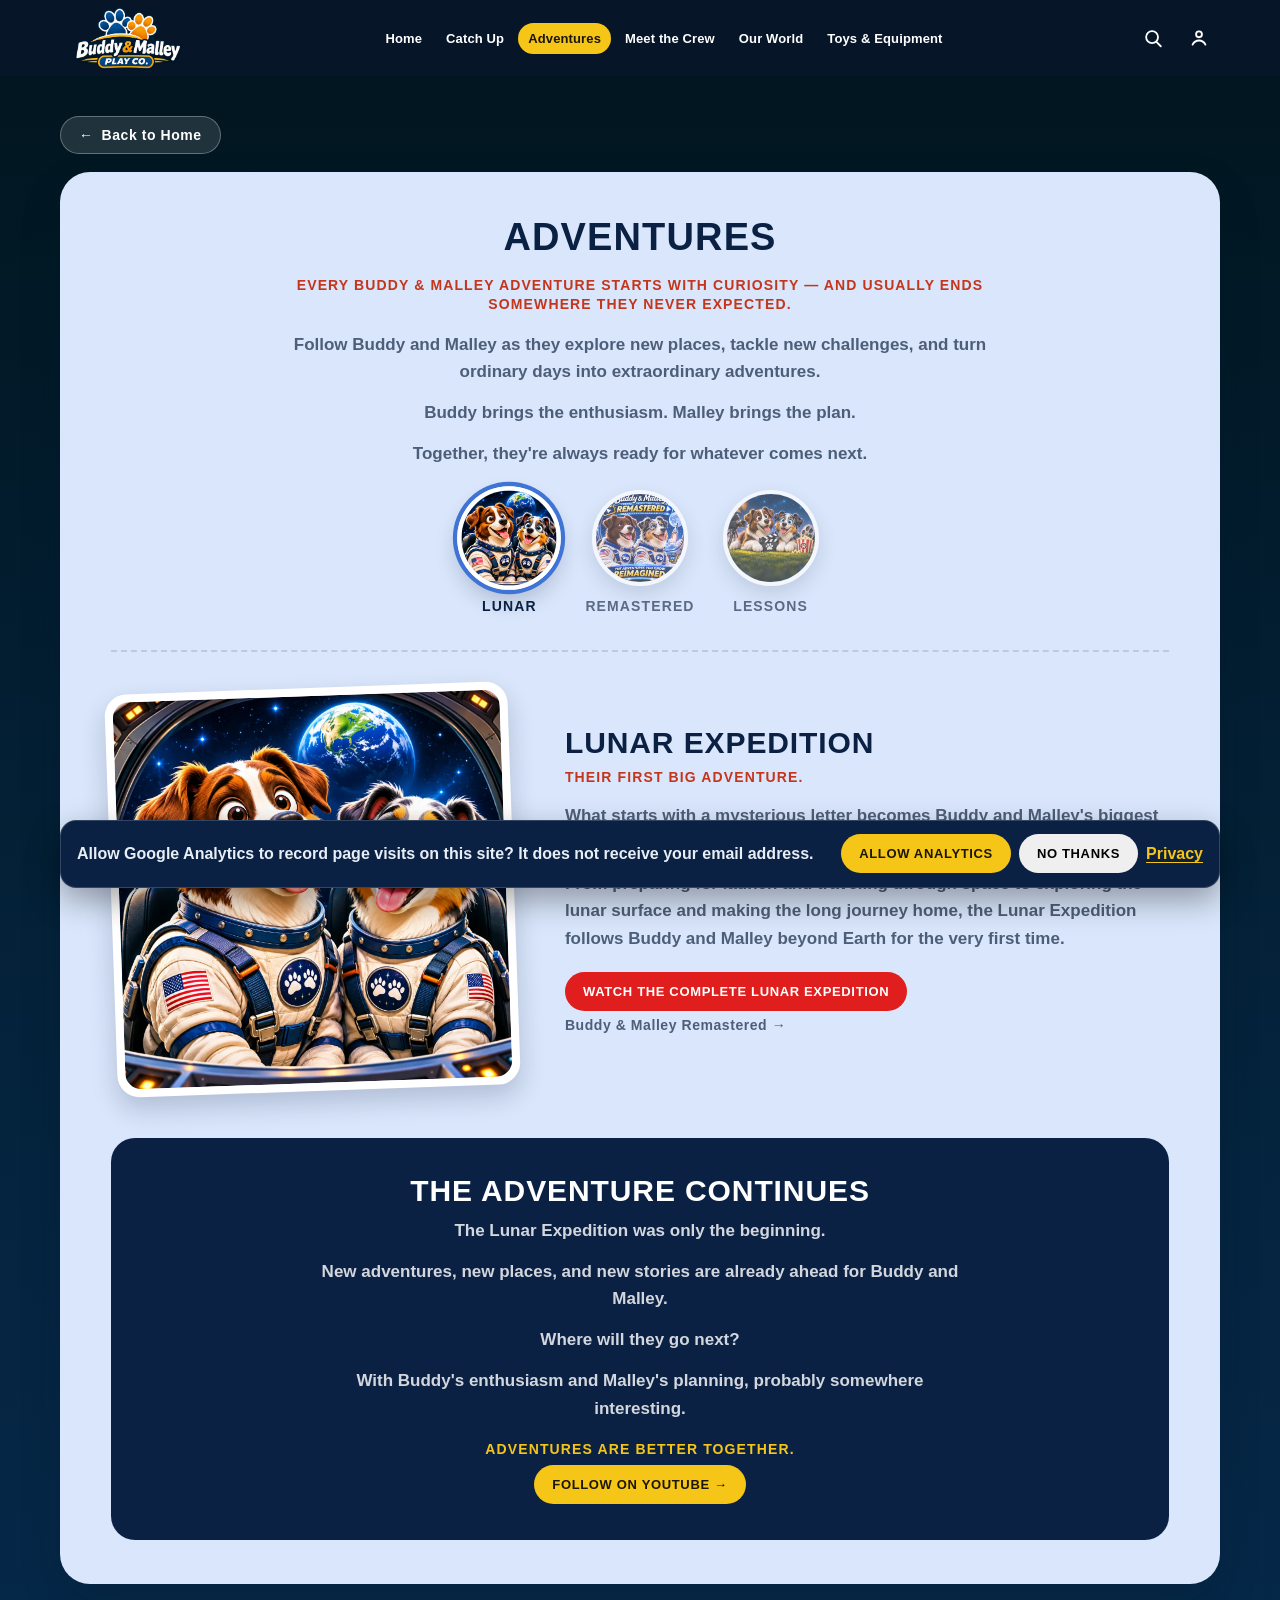
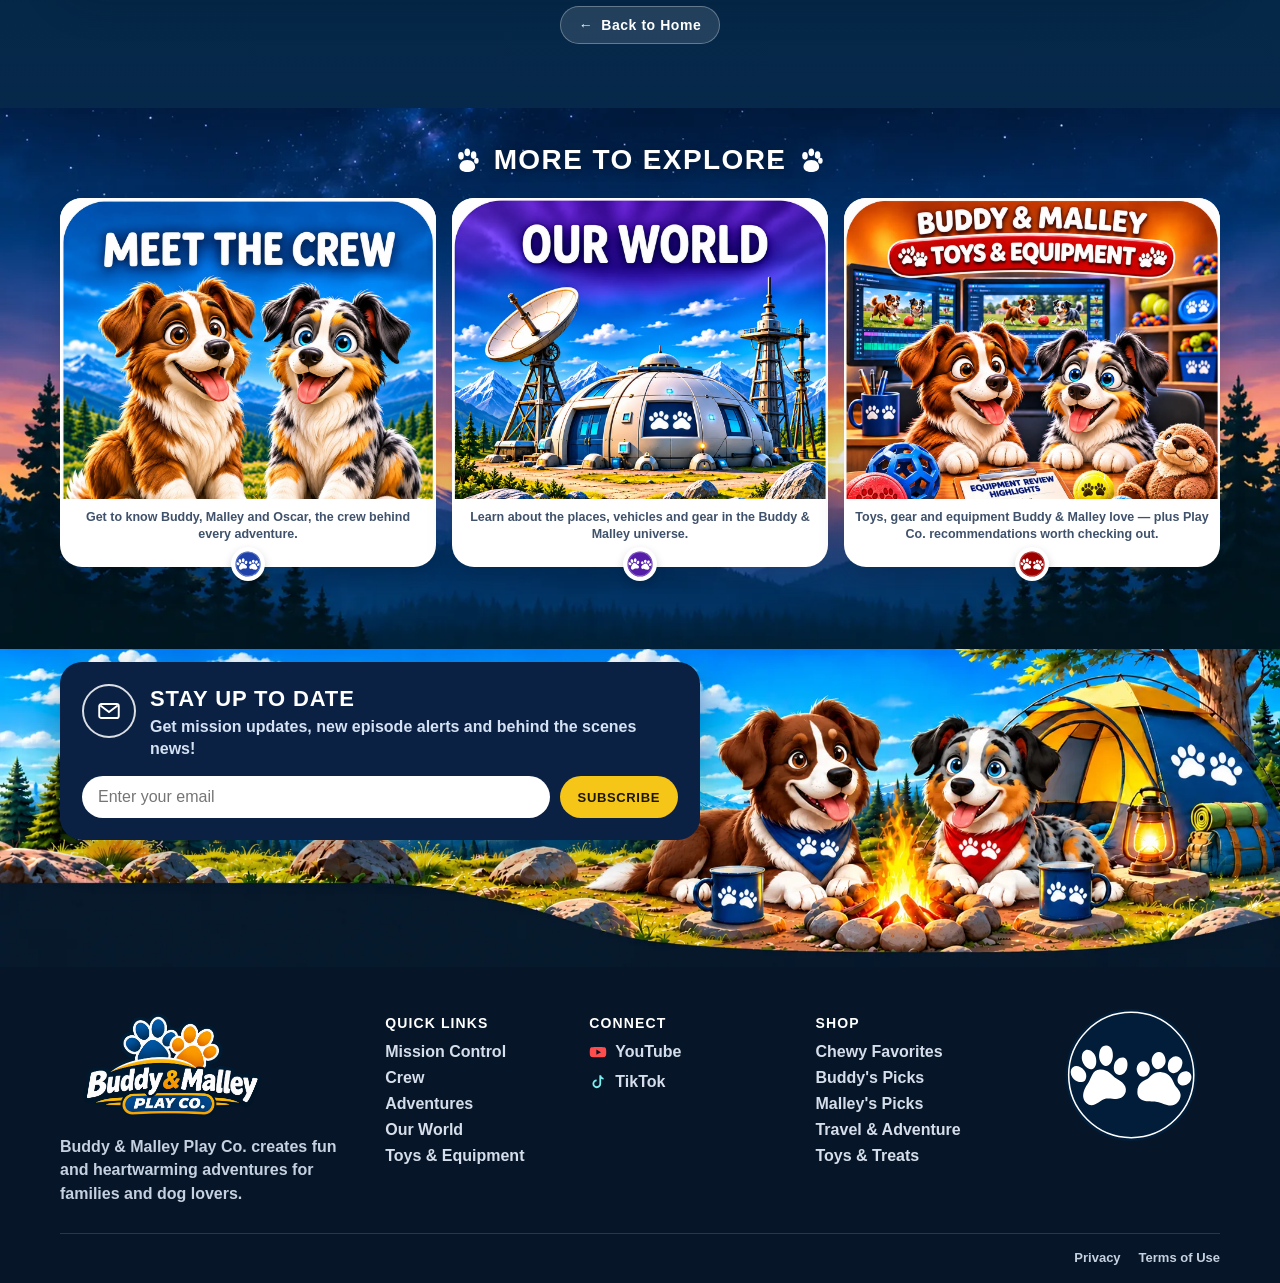
==== commit fb1f5ab8: "Add Google Analytics only after a visitor allows it. The tag stays off until that choice, and newsle" ====
--- a/adventures.html
+++ b/adventures.html
@@ -1,9 +1,33 @@
 <!DOCTYPE html>
 <html lang="en">
 <head>
+  <script>
+    window.dataLayer = window.dataLayer || [];
+    function gtag(){dataLayer.push(arguments);}
+    gtag('consent', 'default', {
+      analytics_storage: 'denied',
+      ad_storage: 'denied',
+      ad_user_data: 'denied',
+      ad_personalization: 'denied'
+    });
+    window.bmLoadAnalytics = function () {
+      if (window.bmAnalyticsLoaded) return;
+      window.bmAnalyticsLoaded = true;
+      gtag('consent', 'update', { analytics_storage: 'granted' });
+      gtag('js', new Date());
+      gtag('config', 'G-28VXV1EG1T', { send_page_view: true, allow_google_signals: false });
+      var script = document.createElement('script');
+      script.async = true;
+      script.src = 'https://www.googletagmanager.com/gtag/js?id=G-28VXV1EG1T';
+      document.head.appendChild(script);
+    };
+    try {
+      if (localStorage.getItem('bm-analytics') === 'granted') window.bmLoadAnalytics();
+    } catch (ignore) {}
+  </script>
   <meta charset="UTF-8">
   <meta name="viewport" content="width=device-width, initial-scale=1">
-  <meta http-equiv="Content-Security-Policy" content="default-src 'self'; base-uri 'self'; object-src 'none'; frame-src 'none'; form-action 'self' https://*.sibforms.com; script-src 'self' 'unsafe-inline' https://sibforms.com; style-src 'self' 'unsafe-inline' https://fonts.googleapis.com; font-src 'self' https://fonts.gstatic.com; img-src 'self' data:; connect-src 'self' https://fonts.googleapis.com https://fonts.gstatic.com https://sibforms.com https://*.sibforms.com">
+  <meta http-equiv="Content-Security-Policy" content="default-src 'self'; base-uri 'self'; object-src 'none'; frame-src 'none'; form-action 'self' https://*.sibforms.com; script-src 'self' 'unsafe-inline' https://sibforms.com https://www.googletagmanager.com; style-src 'self' 'unsafe-inline' https://fonts.googleapis.com; font-src 'self' https://fonts.gstatic.com; img-src 'self' data: https://www.google-analytics.com https://www.googletagmanager.com; connect-src 'self' https://fonts.googleapis.com https://fonts.gstatic.com https://sibforms.com https://*.sibforms.com https://www.google-analytics.com https://*.google-analytics.com https://*.analytics.google.com https://www.googletagmanager.com">
   <title>Adventures | Buddy &amp; Malley Play Co.</title>
   <meta name="description" content="Follow Buddy and Malley through the Lunar Expedition, Remastered stories, and Lessons &amp; Extras.">
   <meta name="robots" content="index, follow, max-image-preview:large">
@@ -400,12 +424,13 @@
       <p>Buddy &amp; Malley Play Co. respects your privacy.</p>
       <p>We may collect information you voluntarily provide, such as your email address if you sign up for updates or contact us. We use this information only to provide the services or communications you requested.</p>
       <p>Our website may also collect basic technical information, such as browser type, device information, and website usage data, to help us understand how visitors use the site and improve their experience.</p>
+      <p>If you choose Allow analytics, this site loads Google Analytics 4. Google may set cookies and receive the page you visit, general device and browser information, and an approximate location derived from your IP address. It can also record that a visit continued to another website, such as a retailer linked from this site. We do not send your name, email address, or newsletter signup to Google Analytics. If you choose No thanks, the Google Analytics tag is not loaded. You can change that choice later by clearing this site's stored data in your browser.</p>
       <p>We do not sell your personal information.</p>
       <p>Our website may contain links to third-party websites and services, including social media platforms, video platforms, and retailers. Those websites have their own privacy practices, and Buddy &amp; Malley Play Co. is not responsible for how third-party sites collect or use information.</p>
       <p>Some links on this website may be affiliate links. If you make a purchase through an affiliate link, Buddy &amp; Malley Play Co. may receive a commission at no additional cost to you.</p>
       <p>Because Buddy &amp; Malley Play Co. creates family-friendly content, we take children's privacy seriously. We do not knowingly collect personal information directly from children under 13 without appropriate parental consent.</p>
       <p>This privacy notice may be updated as the website grows and new features are introduced.</p>
-      <p>Last updated: October 31, 2026</p>
+      <p>Last updated: November 24, 2026</p>
     </div>
   </dialog>
 
--- a/styles.css
+++ b/styles.css
@@ -1355,11 +1355,52 @@
 .back-link:hover, .back-link:focus-visible { background: rgba(255, 255, 255, 0.24); transform: translateX(-3px); }
 .back-link.back-bottom { display: flex; width: fit-content; margin: 22px auto 0; }
 .guide-note {
-  margin: 14px 0 0;
-  max-width: 46rem;
-  color: var(--ink);
+  margin: 18px 0 0;
+  color: #fff;
   font-weight: 700;
-  line-height: 1.5;
-}
-.guide-note a { color: #9a3a1a; text-decoration: underline; text-underline-offset: 3px; }
+  line-height: 1.45;
+  text-shadow: 0 2px 12px rgba(0, 0, 0, 0.45);
+}
+.guide-note a {
+  color: var(--gold);
+  font-weight: 800;
+  text-decoration: underline;
+  text-underline-offset: 3px;
+  text-shadow: 0 2px 12px rgba(0, 0, 0, 0.45);
+}
+.guide-note a:hover,
+.guide-note a:focus-visible { color: #fff; }
 @media (hover: none) { .back-link:hover { transform: none; } }
+.bm-consent {
+  position: fixed;
+  z-index: 60;
+  left: 12px;
+  right: 12px;
+  bottom: 12px;
+  display: flex;
+  flex-wrap: wrap;
+  gap: 0.75rem 1rem;
+  align-items: center;
+  justify-content: space-between;
+  max-width: 1160px;
+  margin: 0 auto;
+  padding: 0.85rem 1rem;
+  border: 1px solid rgba(255, 255, 255, 0.16);
+  border-radius: 16px;
+  background: #0b2144;
+  box-shadow: 0 12px 32px rgba(0, 0, 0, 0.35);
+}
+.bm-consent p { margin: 0; flex: 1 1 16rem; color: #e7eef6; font-weight: 700; line-height: 1.4; }
+.bm-consent-actions { display: flex; flex-wrap: wrap; gap: 0.5rem; align-items: center; }
+.bm-consent-actions .btn { margin: 0; }
+.bm-consent-privacy {
+  background: none;
+  border: 0;
+  padding: 0;
+  color: #f5c518;
+  font: inherit;
+  font-weight: 800;
+  cursor: pointer;
+  text-decoration: underline;
+  text-underline-offset: 3px;
+}
